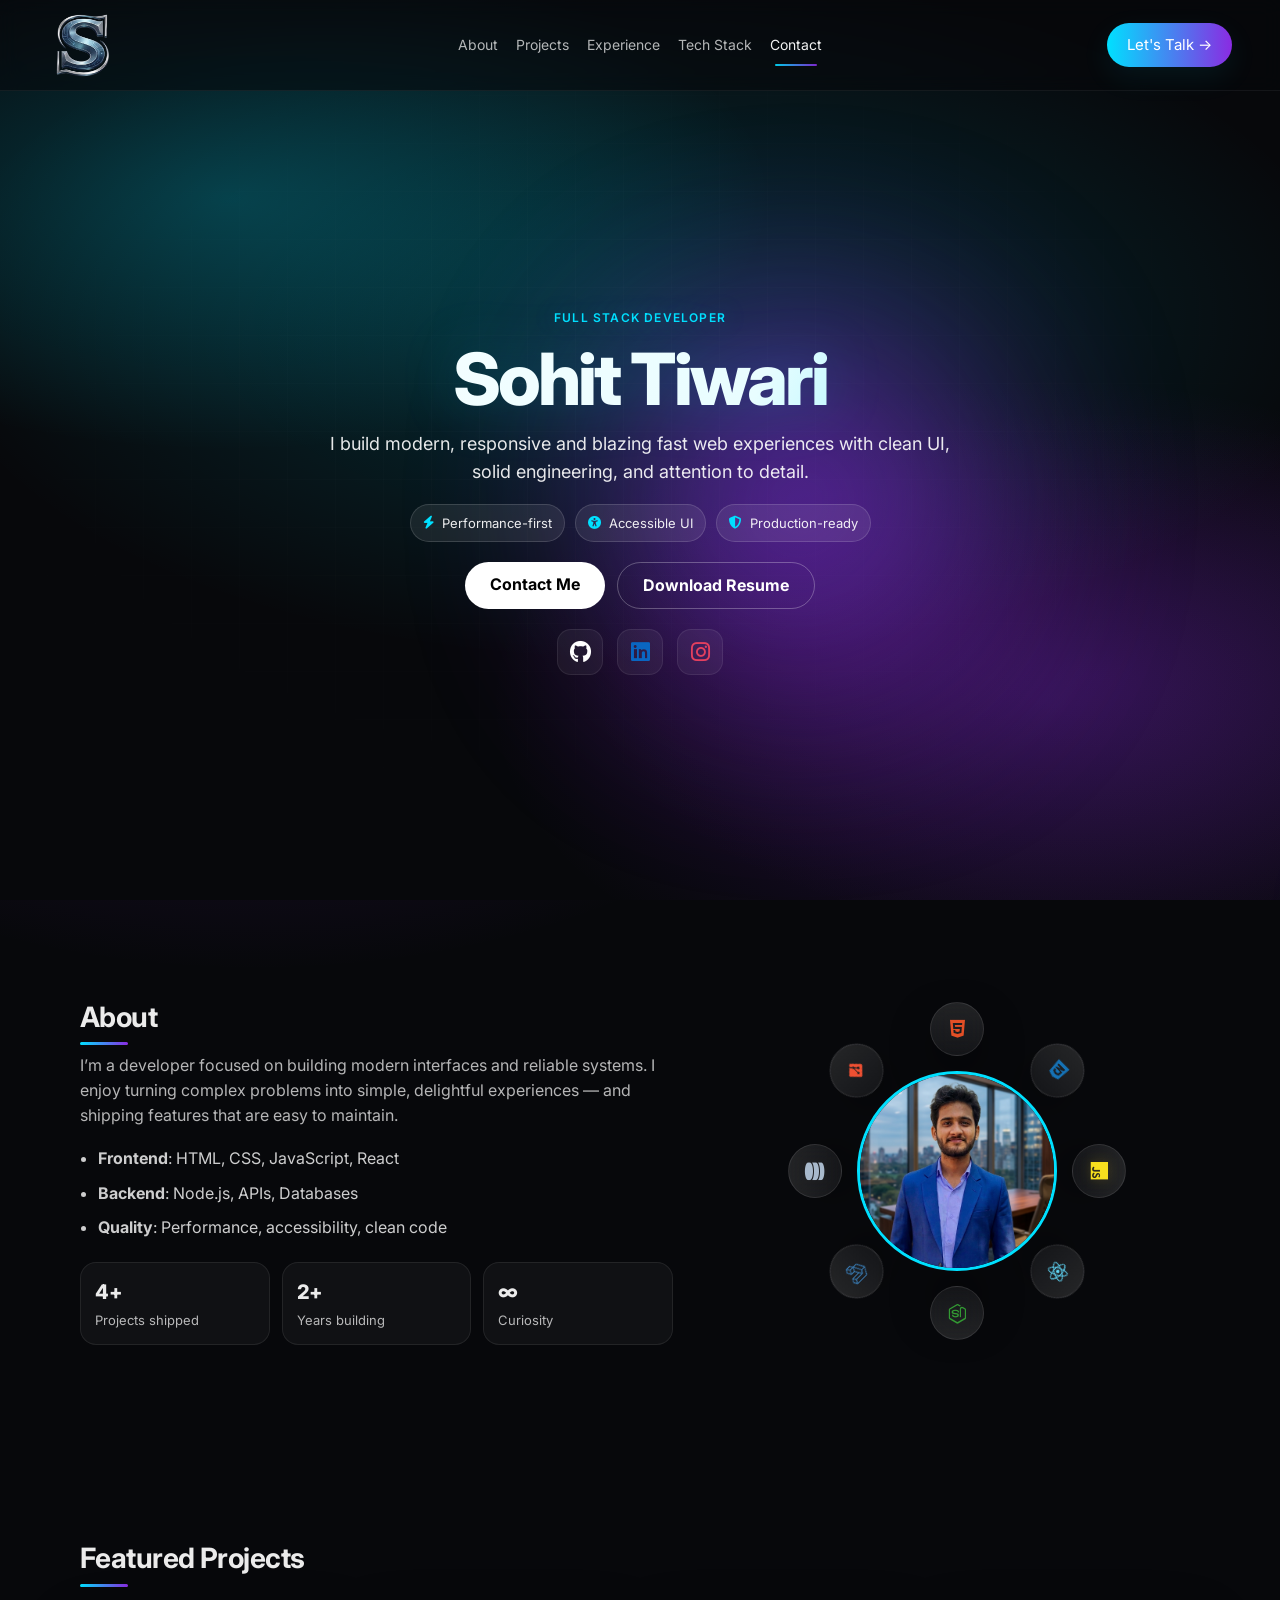
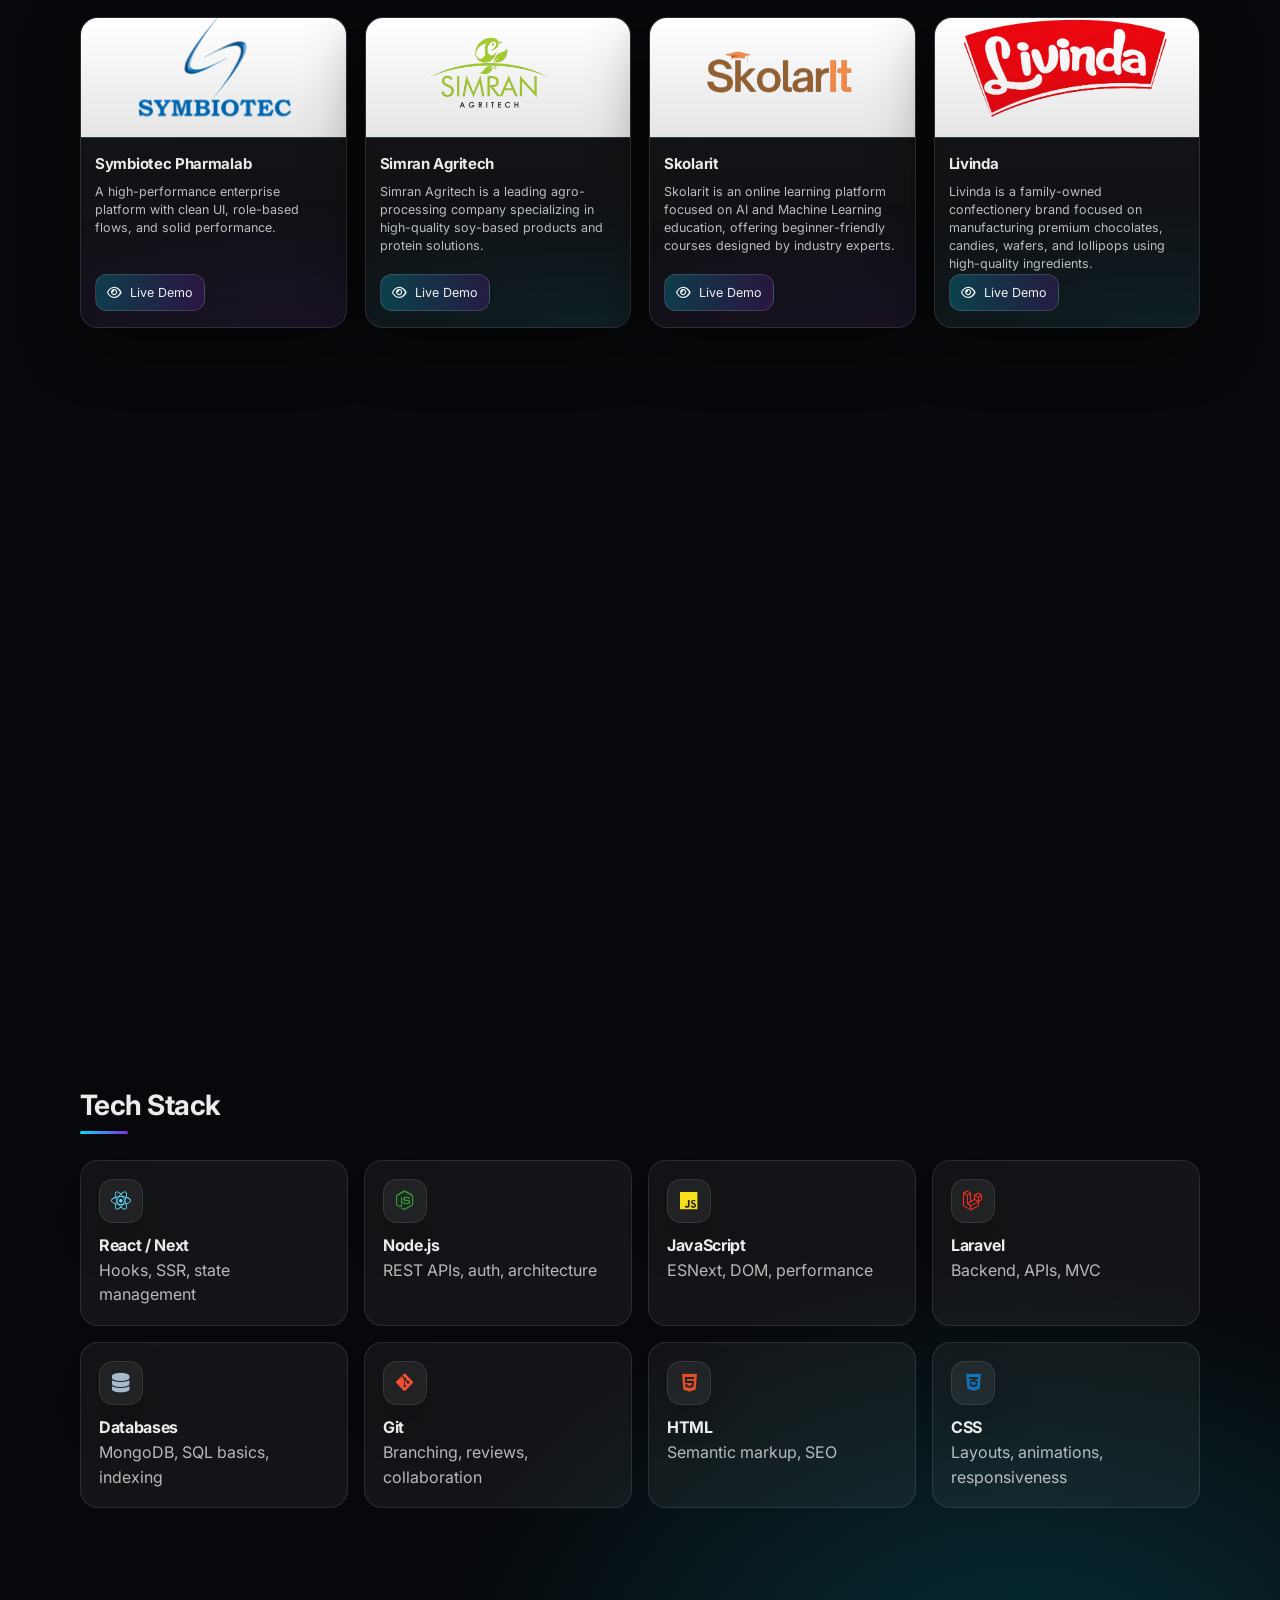
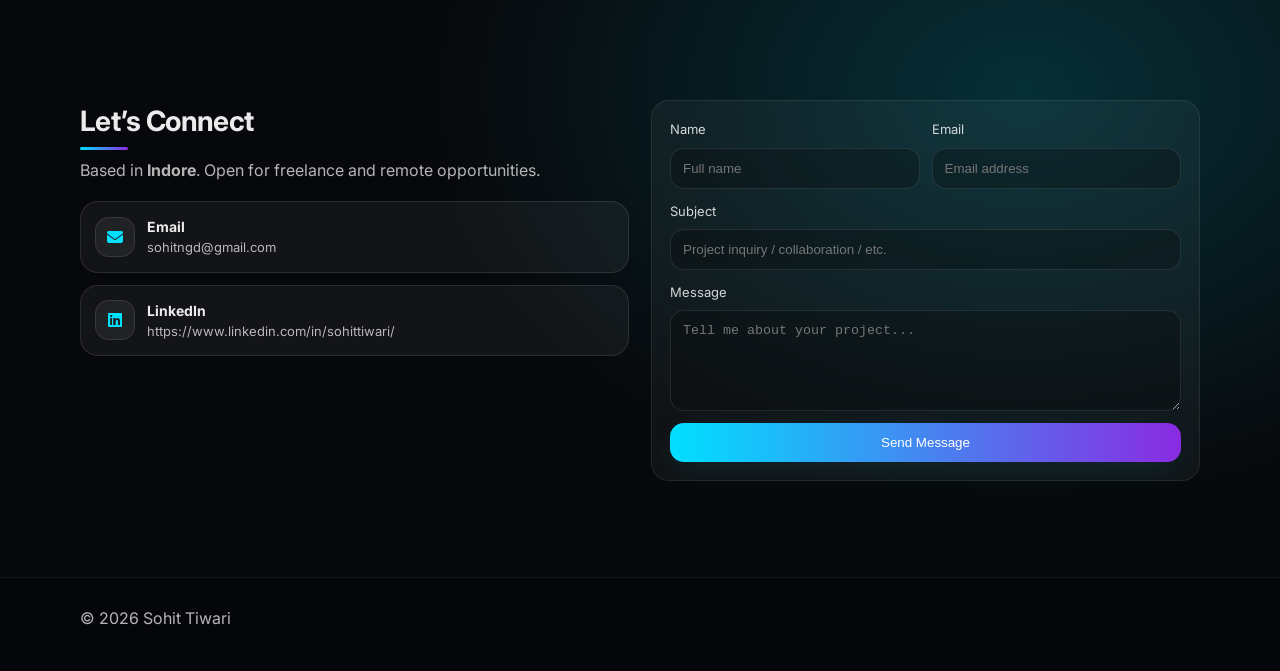
==== index.html @ aa70c1ed "first commit Co-authored-by: Cursor <cursoragent@cursor.com>" ====
<!DOCTYPE html>
<html lang="en">
<head>
  <meta charset="UTF-8" />
  <meta name="viewport" content="width=device-width, initial-scale=1.0, viewport-fit=cover" />
  <title>Sohit Tiwari</title>
  <meta name="description" content="Sohit Tiwari — software developer based in Indore. Building fast, accessible web apps with clean UI and solid engineering." />
  <link rel="preconnect" href="https://fonts.googleapis.com" />
  <link rel="icon" type="image/png" href="./images/logo.png" />
  <link rel="shortcut icon" type="image/png" href="./images/logo.png" />
  <link rel="apple-touch-icon" href="./images/logo.png" />
  <link rel="preconnect" href="https://fonts.gstatic.com" crossorigin />
  <link href="https://fonts.googleapis.com/css2?family=Inter:wght@400;500;600;700;800&display=swap" rel="stylesheet" />
  <link rel="stylesheet" href="https://cdnjs.cloudflare.com/ajax/libs/font-awesome/6.5.0/css/all.min.css" />
  <link rel="stylesheet" href="style.css" />
</head>
<body>
  <a class="skip-link" href="#main">Skip to content</a>

  <header class="site-header" id="top">
    <a class="logo" href="#top" aria-label="Sohit Tiwari — go to top">
      <img
        src="./images/logo.png"
        alt="Sohit Tiwari"
        width="70"
        height="70"
        decoding="async"
      >
    </a>

    <nav class="site-nav" id="site-nav" aria-label="Primary">
      <a href="#about">About</a>
      <a href="#projects">Projects</a>
      <a href="#experience">Experience</a>
      <a href="#skills">Tech Stack</a>
      <a href="#contact">Contact</a>
    </nav>

    <div class="header-end">
      <a class="btn header-cta" href="#contact">Let's Talk →</a>
      <button class="nav-toggle" type="button" aria-label="Open menu" aria-expanded="false" aria-controls="site-nav">
        <span class="nav-toggle-bar"></span>
        <span class="nav-toggle-bar"></span>
        <span class="nav-toggle-bar"></span>
      </button>
    </div>
  </header>

  <div class="nav-backdrop" id="nav-backdrop" hidden aria-hidden="true"></div>

  <main id="main">
    <section class="hero" aria-label="Intro">
      <div class="hero-bg" aria-hidden="true"></div>
      <div class="hero-grid" aria-hidden="true"></div>
      <div class="container hero-inner">
        <div class="content hero-content">
          <p class="eyebrow hero-anim" style="--d: 0.1s">Full Stack Developer</p>
          <h1 class="hero-name hero-anim" style="--d: 0.2s">Sohit Tiwari</h1>
          <p class="lead hero-anim" style="--d: 0.35s">I build modern, responsive and blazing fast web experiences with clean UI, solid engineering, and attention to detail.</p>

          <div class="hero-meta hero-anim" style="--d: 0.5s" aria-label="Highlights">
            <span class="pill"><i class="fa-solid fa-bolt"></i> Performance-first</span>
            <span class="pill"><i class="fa-solid fa-universal-access"></i> Accessible UI</span>
            <span class="pill"><i class="fa-solid fa-shield-halved"></i> Production-ready</span>
          </div>

          <div class="buttons hero-anim" style="--d: 0.65s">
            <a class="primary" href="#contact">Contact Me</a>
            <a class="secondary" href="./images/Sohit_Resume.pdf" download>Download Resume</a>
          </div>

          <div class="socials hero-anim" style="--d: 0.8s" aria-label="Social links">
            <a href="https://github.com/sohitgithub" aria-label="GitHub" title="GitHub"><i class="fab fa-github"></i></a>
            <a href="https://www.linkedin.com/in/sohittiwari/" aria-label="LinkedIn" title="LinkedIn"><i class="fab fa-linkedin"></i></a>
            <a href="https://www.instagram.com/sohit_tiwari_nagod" aria-label="Instagram" title="Instagram"><i class="fab fa-instagram"></i></a>
          </div>
        </div>
      </div>

      <div class="glow glow1" aria-hidden="true"></div>
      <div class="glow glow2" aria-hidden="true"></div>
    </section>

    <section class="section" id="about" aria-label="About" data-reveal>
      <div class="container two-col">
        <div>
          <h2 class="section-title">About</h2>
          <p class="muted">
            I’m a developer focused on building modern interfaces and reliable systems. I enjoy turning complex problems into
            simple, delightful experiences — and shipping features that are easy to maintain.
          </p>
          <ul class="highlights">
            <li><strong>Frontend</strong>: HTML, CSS, JavaScript, React</li>
            <li><strong>Backend</strong>: Node.js, APIs, Databases</li>
            <li><strong>Quality</strong>: Performance, accessibility, clean code</li>
          </ul>

          <div class="about-stats" aria-label="Quick stats">
            <div class="stat">
              <div class="stat-num">4+</div>
              <div class="stat-label muted">Projects shipped</div>
            </div>
            <div class="stat">
              <div class="stat-num">2+</div>
              <div class="stat-label muted">Years building</div>
            </div>
            <div class="stat">
              <div class="stat-num">∞</div>
              <div class="stat-label muted">Curiosity</div>
            </div>
          </div>
        </div>

        <div class="profile-orbit" aria-label="Tech orbit">
          <div class="orbit-wrapper">
            <div class="center-img">
              <img src="./images/image.png" alt="Profile photo" />
            </div>

            <div class="orbit" aria-hidden="true">
              <span title="HTML"><i class="fab fa-html5"></i></span>
              <span title="CSS"><i class="fab fa-css3-alt"></i></span>
              <span title="JavaScript"><i class="fab fa-js"></i></span>
              <span title="React"><i class="fab fa-react"></i></span>
              <span title="Node.js"><i class="fab fa-node-js"></i></span>
              <span title="Laravel"><i class="fab fa-laravel"></i></span>
              <span title="Database"><i class="fas fa-database"></i></span>
              <span title="Git"><i class="fab fa-git-alt"></i></span>
            </div>
          </div>
        </div>
      </div>
    </section>

    <section id="projects" class="section" aria-label="Projects" data-reveal>
      <div class="container">
        <div class="section-head">
          <h2 class="section-title">Featured Projects</h2>
        </div>
        <div class="projects-grid">
          <article class="project-card" data-reveal>
            <div class="project-media">
              <img src="./images/symbiotec1.png" alt="Project preview" loading="lazy" />
            </div>
            <div class="project-body">
              <h3>Symbiotec Pharmalab</h3>
              <p class="muted">A high-performance enterprise platform with clean UI, role-based flows, and solid performance.</p>
              <a class="project-btn" href="https://symbiotec.com/" aria-label="Live demo of Symbiotec Pharmalab">
                <i class="fa-regular fa-eye"></i>
                Live Demo
              </a>
            </div>
          </article>

          <article class="project-card" data-reveal>
            <div class="project-media">
              <img src="./images/simran.jpg" alt="Project preview" loading="lazy" />
            </div>
            <div class="project-body">
              <h3>Simran Agritech</h3>
              <p class="muted">Simran Agritech is a leading agro-processing company specializing in high-quality soy-based products and protein solutions.</p>
              <a class="project-btn" href="https://simranagritech.com/" aria-label="Live demo of Gaming Zone Arena">
                <i class="fa-regular fa-eye"></i>
                Live Demo
              </a>
            </div>
          </article>

          <article class="project-card" data-reveal>
            <div class="project-media">
              <img src="./images/skolarit.png" alt="Project preview" loading="lazy" />
            </div>
            <div class="project-body">
                <h3>Skolarit</h3>
                <p class="muted">Skolarit is an online learning platform focused on AI and Machine Learning education, offering beginner-friendly courses designed by industry experts. </p>
              <a class="project-btn" href="https://skolarit.com/" aria-label="Live demo of Edux Services">
                <i class="fa-regular fa-eye"></i>
                Live Demo
              </a>
            </div>
          </article>

          <article class="project-card" data-reveal>
            <div class="project-media">
              <img src="./images/livinda.png" alt="Project preview" loading="lazy" />
            </div>
            <div class="project-body">
              <h3>Livinda</h3>
              <p class="muted">Livinda is a family-owned confectionery brand focused on manufacturing premium chocolates, candies, wafers, and lollipops using high-quality ingredients.</p>
              <a class="project-btn" href="https://livinda.in/" aria-label="Live demo of Aurex">
                <i class="fa-regular fa-eye"></i>
                Live Demo
              </a>
            </div>
          </article>
        </div>
      </div>
    </section>


    <section id="experience" class="section" aria-label="Experience" data-reveal>
      <div class="container">
        <div class="section-head">
          <h2 class="section-title">Experience</h2>
        </div>

        <div class="timeline">
          <div class="t-item" data-reveal>
            <div class="t-content">
              <div class="t-top">
                <h3>Software Developer</h3>
                <span class="muted">SoftwareHouse Technology • 2024 — Present</span>
              </div>
              <ul class="bullets">
                <li>Building and maintaining web applications with clean UI and responsive layouts.</li>
                <li>Working on feature delivery, bug fixes, and production releases.</li>
              </ul>
            </div>
          </div>


          <div class="t-item" data-reveal>
            <div class="t-content">
              <div class="t-top">
                <h3>MERN Stack Training</h3>
                <span class="muted">HCL Academy • 6 month</span>
              </div>
              <ul class="bullets">
                <li>Hands-on training across MongoDB, Express, React, and Node.js fundamentals.</li>
                <li>Built mini-projects and improved problem-solving skills.</li>
              </ul>
            </div>
          </div>
        </div>
      </div>
    </section>

    <section id="skills" class="section" aria-label="Tech stack" data-reveal>
      <div class="container">
        <div class="section-head">
          <h2 class="section-title">Tech Stack</h2>
        </div>

        <div class="skill-grid">
          <div class="skill-card skill-react" data-reveal>
            <div class="skill-icon" aria-hidden="true"><i class="fab fa-react"></i></div>
            <h3>React / Next</h3>
            <p class="muted">Hooks, SSR, state management</p>
          </div>
          <div class="skill-card skill-node" data-reveal>
            <div class="skill-icon" aria-hidden="true"><i class="fab fa-node-js"></i></div>
            <h3>Node.js</h3>
            <p class="muted">REST APIs, auth, architecture</p>
          </div>
          <div class="skill-card skill-js" data-reveal>
            <div class="skill-icon" aria-hidden="true"><i class="fab fa-js"></i></div>
            <h3>JavaScript</h3>
            <p class="muted">ESNext, DOM, performance</p>
          </div>
          <div class="skill-card skill-laravel" data-reveal>
            <div class="skill-icon" aria-hidden="true"><i class="fab fa-laravel"></i></div>
            <h3>Laravel</h3>
            <p class="muted">Backend, APIs, MVC</p>
          </div>
          <div class="skill-card skill-db" data-reveal>
            <div class="skill-icon" aria-hidden="true"><i class="fas fa-database"></i></div>
            <h3>Databases</h3>
            <p class="muted">MongoDB, SQL basics, indexing</p>
          </div>
          <div class="skill-card skill-git" data-reveal>
            <div class="skill-icon" aria-hidden="true"><i class="fab fa-git-alt"></i></div>
            <h3>Git</h3>
            <p class="muted">Branching, reviews, collaboration</p>
          </div>
          <div class="skill-card skill-html" data-reveal>
            <div class="skill-icon" aria-hidden="true"><i class="fab fa-html5"></i></div>
            <h3>HTML</h3>
            <p class="muted">Semantic markup, SEO</p>
          </div>
          <div class="skill-card skill-css" data-reveal>
            <div class="skill-icon" aria-hidden="true"><i class="fab fa-css3-alt"></i></div>
            <h3>CSS</h3>
            <p class="muted">Layouts, animations, responsiveness</p>
          </div>
        </div>
      </div>
    </section>

 

    <section id="contact" class="section" aria-label="Contact" data-reveal>
      <div class="container contact">
        <div>
          <h2 class="section-title">Let’s Connect</h2>
          <p class="muted">Based in <strong>Indore</strong>. Open for freelance and remote opportunities.</p>

          <div class="contact-cards">
            <a class="contact-card" href="mailto:sohit.tiwari@example.com">
              <span class="icon"><i class="fa-solid fa-envelope"></i></span>
              <span>
                <strong>Email</strong>
                <span class="muted">sohitngd@gmail.com</span>
              </span>
            </a>
            <a class="contact-card" href="https://www.linkedin.com/in/sohittiwari/" target="_blank" rel="noreferrer">
              <span class="icon"><i class="fa-brands fa-linkedin"></i></span>
              <span>
                <strong>LinkedIn</strong>
                <span class="muted">https://www.linkedin.com/in/sohittiwari/</span>
              </span>
            </a>
          </div>
        </div>

       <form
          class="contact-form"
          id="contact-form"
          aria-label="Contact form"
          action="https://formspree.io/f/mbdpvazb"
          method="POST"
        >
  <label>
    <span>Name</span>
    <input name="name" placeholder="Full name" required />
  </label>

  <label>
    <span>Email</span>
    <input name="email" type="email" placeholder="Email address" required />
  </label>

  <label class="full">
    <span>Subject</span>
    <input name="subject" placeholder="Project inquiry / collaboration / etc." required />
  </label>

  <label class="full">
    <span>Message</span>
    <textarea name="message" rows="5" placeholder="Tell me about your project..." required></textarea>
  </label>

  <button class="btn wide" type="submit">Send Message</button>
</form>
      </div>
    </section>
  </main>

  <footer class="footer">
    <div class="container footer-inner">
      <p class="muted">© <span id="year"></span> Sohit Tiwari </p>
    </div>
  </footer>

  <div id="contact-toast" class="toast" role="status" aria-live="polite" aria-atomic="true" hidden>
    <div class="toast-inner">
      <span class="toast-graphic" aria-hidden="true">
        <img class="toast-logo" src="./images/logo.png" alt="" width="44" height="44" decoding="async" />
        <span class="toast-icon-error"><i class="fa-solid fa-circle-exclamation"></i></span>
      </span>
      <span class="toast-message"></span>
    </div>
  </div>
  <script src="script.js"></script>
</body>
</html>
---- style.css ----
/* Modern neon/glass portfolio styles */

:root {
  --bg: #07080b;
  --panel: rgba(255, 255, 255, 0.06);
  --panel-2: rgba(255, 255, 255, 0.045);
  --border: rgba(255, 255, 255, 0.1);
  --text: rgba(255, 255, 255, 0.92);
  --muted: rgba(255, 255, 255, 0.7);
  --accentA: #00e0ff;
  --accentB: #8a2be2;
  --ring: rgba(0, 224, 255, 0.22);
  --ring-strong: rgba(0, 224, 255, 0.42);
  --shadow: 0 18px 60px rgba(0, 0, 0, 0.55);
  --radius: 18px;
  --max: 1120px;
  --gutter: clamp(16px, 4.5vw, 48px);
  --header-h: 72px;
}

* {
  margin: 0;
  padding: 0;
  box-sizing: border-box;
}

html {
  scroll-behavior: smooth;
  scroll-padding-top: calc(var(--header-h) + 16px);
}

img,
video {
  max-width: 100%;
  height: auto;
}

body {
  font-family: Inter, system-ui, -apple-system, Segoe UI, Roboto, Arial, sans-serif;
  color: var(--text);
  line-height: 1.55;
  overflow-x: hidden;
  background: radial-gradient(
      1000px 600px at 20% 15%,
      rgba(138, 43, 226, 0.22),
      transparent 65%
    ),
    radial-gradient(
      1000px 700px at 80% 85%,
      rgba(0, 224, 255, 0.18),
      transparent 60%
    ),
    var(--bg);
}

/* Hero background polish */
.hero {
  isolation: isolate;
  overflow: hidden;
  background:
    radial-gradient(900px 420px at 18% 22%, rgba(0, 224, 255, 0.22), transparent 60%),
    radial-gradient(900px 520px at 82% 78%, rgba(138, 43, 226, 0.24), transparent 62%),
    var(--bg);
}

.hero-bg {
  position: absolute;
  inset: 0;
  z-index: 0;
  pointer-events: none;
  background:
    radial-gradient(ellipse 80% 55% at 50% 35%, rgba(0, 224, 255, 0.18), transparent 70%),
    radial-gradient(ellipse 60% 45% at 85% 75%, rgba(138, 43, 226, 0.16), transparent 65%);
  animation: heroBgPulse 8s ease-in-out infinite alternate;
}

.hero-grid {
  position: absolute;
  inset: -1px;
  z-index: 0;
  pointer-events: none;
  opacity: 0.35;
  background-image:
    linear-gradient(rgba(255, 255, 255, 0.04) 1px, transparent 1px),
    linear-gradient(90deg, rgba(255, 255, 255, 0.04) 1px, transparent 1px);
  background-size: 48px 48px;
  mask-image: radial-gradient(ellipse 75% 65% at 50% 45%, #000 20%, transparent 75%);
  -webkit-mask-image: radial-gradient(ellipse 75% 65% at 50% 45%, #000 20%, transparent 75%);
}

body::before{
  content: "";
  position: fixed;
  inset: 0;
  pointer-events: none;
  z-index: 0;
  background-image: url("data:image/svg+xml,%3Csvg viewBox='0 0 200 200' xmlns='http://www.w3.org/2000/svg'%3E%3Cfilter id='n'%3E%3CfeTurbulence type='fractalNoise' baseFrequency='0.7' numOctaves='3'/%3E%3C/filter%3E%3Crect width='100%25' height='100%25' filter='url(%23n)' opacity='0.03'/%3E%3C/svg%3E");
  opacity: 0.5;
}

.site-header,
main,
.footer{
  position: relative;
  z-index: 1;
}

a {
  color: inherit;
}

.skip-link{
  position: absolute;
  left: -999px;
  top: 12px;
  padding: 10px 12px;
  border-radius: 12px;
  background: rgba(10, 10, 14, 0.95);
  border: 1px solid rgba(255,255,255,0.14);
  z-index: 999;
  text-decoration: none;
}
.skip-link:focus{
  left: 12px;
}

.btn,
.primary,
.secondary,
.site-nav a,
.socials a,
.p-card,
.skill-card,
.card,
.contact-card {
  transition: transform 220ms ease, border-color 220ms ease, box-shadow 220ms ease,
    background-color 220ms ease, color 220ms ease, opacity 220ms ease;
}

:focus-visible {
  outline: none;
  box-shadow: 0 0 0 4px rgba(0, 224, 255, 0.12);
  border-radius: 12px;
}

.container {
  width: min(var(--max), calc(100% - var(--gutter) * 2));
  margin-inline: auto;
  padding-inline: 0;
}

.muted {
  color: var(--muted);
}

.fineprint {
  font-size: 12px;
  margin-top: 10px;
}

.section {
  padding: 96px 0;
}

.section-title {
  font-size: clamp(1.45rem, 4.2vw, 1.75rem);
  letter-spacing: -0.02em;
  margin-bottom: 14px;
}

.section-head{
  display: grid;
  gap: 6px;
  margin-bottom: 16px;
}

.pill{
  display: inline-flex;
  align-items: center;
  gap: 8px;
  padding: 8px 12px;
  border-radius: 999px;
  background: rgba(255, 255, 255, 0.08);
  border: 1px solid rgba(255, 255, 255, 0.14);
  color: rgba(255, 255, 255, 0.92);
  font-size: 13px;
  transition: transform 0.3s ease, border-color 0.3s ease, box-shadow 0.3s ease;
}

.hero-meta .pill:hover {
  transform: translateY(-2px);
  border-color: rgba(0, 224, 255, 0.35);
  box-shadow: 0 8px 28px rgba(0, 224, 255, 0.12);
}
.pill i{
  color: var(--accentA);
}

.text-link {
  color: rgba(255, 255, 255, 0.82);
  text-decoration: none;
}
.text-link:hover {
  color: #fff;
}

/* Header / Nav */
.site-header {
  display: grid;
  grid-template-columns: 1fr auto 1fr;
  align-items: center;
  gap: 12px;
  padding: 10px var(--gutter);
  padding-top: max(10px, env(safe-area-inset-top, 0px));
  position: fixed;
  width: 100%;
  min-height: var(--header-h);
  z-index: 100;
  backdrop-filter: blur(10px);
  -webkit-backdrop-filter: blur(10px);
  background: rgba(7, 8, 11, 0.55);
  border-bottom: 1px solid rgba(255, 255, 255, 0.06);
}

.site-header .logo {
  grid-column: 1;
  justify-self: start;
}

.site-header .site-nav {
  grid-column: 2;
  justify-self: center;
}

.site-header .header-end {
  grid-column: 3;
  justify-self: end;
}

.logo {
  display: inline-flex;
  align-items: center;
  color: var(--accentA);
  font-weight: 700;
  text-decoration: none;
  letter-spacing: -0.02em;
  flex-shrink: 0;
  line-height: 0;
}

.logo img {
  display: block;
  flex-shrink: 0;
  width: clamp(44px, 10vw, 70px);
  height: auto;
  aspect-ratio: 1;
  object-fit: contain;
}

.header-end {
  display: flex;
  align-items: center;
  gap: 12px;
  flex-shrink: 0;
}

.header-cta {
  flex-shrink: 0;
  white-space: nowrap;
  font-size: clamp(0.8125rem, 2.2vw, 0.9375rem);
  padding-inline: clamp(14px, 3vw, 20px);
}

.site-nav {
  display: flex;
  gap: 18px;
  align-items: center;
}

.nav-backdrop {
  position: fixed;
  inset: 0;
  z-index: 90;
  background: rgba(4, 6, 10, 0.72);
  backdrop-filter: blur(4px);
  -webkit-backdrop-filter: blur(4px);
  opacity: 0;
  transition: opacity 0.3s ease;
  pointer-events: none;
}

.nav-backdrop.is-visible {
  opacity: 1;
  pointer-events: auto;
}

.site-nav a {
  font-size: 14px;
  text-decoration: none;
  color: rgba(255, 255, 255, 0.7);
  transition: color 0.25s ease;
  position: relative;
}

.site-nav a:hover {
  color: rgba(255, 255, 255, 0.95);
}

.site-nav a.active{
  color: rgba(255,255,255,0.95);
}
.site-nav a.active::after{
  content: "";
  position: absolute;
  left: 10%;
  right: 10%;
  bottom: -10px;
  height: 2px;
  border-radius: 999px;
  background: linear-gradient(90deg, var(--accentA), var(--accentB));
  opacity: 0.9;
}

.nav-toggle {
  display: none;
  position: relative;
  z-index: 110;
  flex-direction: column;
  width: 44px;
  height: 44px;
  border-radius: 12px;
  border: 1px solid rgba(255, 255, 255, 0.14);
  background: rgba(255, 255, 255, 0.08);
  cursor: pointer;
  align-items: center;
  justify-content: center;
  gap: 5px;
  flex-shrink: 0;
  padding: 0;
  transition:
    background-color 0.25s ease,
    border-color 0.25s ease,
    box-shadow 0.25s ease;
}

.nav-toggle:hover {
  border-color: var(--ring-strong);
  background: rgba(0, 224, 255, 0.1);
}

.nav-toggle.is-open {
  border-color: rgba(0, 224, 255, 0.45);
  background: rgba(0, 224, 255, 0.12);
  box-shadow: 0 0 24px rgba(0, 224, 255, 0.15);
}

.nav-toggle-bar {
  display: block;
  width: 20px;
  height: 2px;
  background: #fff;
  border-radius: 999px;
  transform-origin: center;
  transition:
    transform 0.32s cubic-bezier(0.22, 1, 0.36, 1),
    opacity 0.22s ease,
    width 0.22s ease;
}

.nav-toggle.is-open .nav-toggle-bar:nth-child(1) {
  transform: translateY(7px) rotate(45deg);
}

.nav-toggle.is-open .nav-toggle-bar:nth-child(2) {
  opacity: 0;
  transform: scaleX(0);
}

.nav-toggle.is-open .nav-toggle-bar:nth-child(3) {
  transform: translateY(-7px) rotate(-45deg);
}

.btn {
  background: linear-gradient(90deg, var(--accentA), var(--accentB));
  border: none;
  padding: 10px 20px;
  border-radius: 999px;
  color: #fff;
  cursor: pointer;
  text-decoration: none;
  display: inline-flex;
  align-items: center;
  justify-content: center;
  box-shadow: 0 10px 30px rgba(0, 224, 255, 0.08);
}

.btn:hover {
  transform: translateY(-1px);
  box-shadow: 0 14px 40px rgba(0, 224, 255, 0.12);
}

.btn.wide {
  width: 100%;
  border-radius: 14px;
  padding: 12px 16px;
}

/* Hero */
.hero {
  height: 100vh;
  height: 100svh;
  display: flex;
  justify-content: center;
  align-items: center;
  text-align: center;
  position: relative;
}

.hero-inner {
  position: relative;
  z-index: 2;
  padding-top: calc(var(--header-h) + 12px);
}

.hero .glow {
  z-index: 1;
  opacity: 0.95;
}

.eyebrow {
  color: var(--accentA);
  font-weight: 600;
  letter-spacing: 0.1em;
  text-transform: uppercase;
  font-size: 12px;
  margin-bottom: 12px;
  text-shadow: 0 0 24px rgba(0, 224, 255, 0.35);
}

.hero h1,
.hero-name {
  margin: 0 0 8px;
  font-size: clamp(2.5rem, 8vw, 4.5rem);
  font-weight: 800;
  letter-spacing: -0.04em;
  line-height: 1.08;
  color: #ffffff;
  background: linear-gradient(
    115deg,
    #ffffff 0%,
    #e8fdff 28%,
    var(--accentA) 52%,
    var(--accentB) 88%
  );
  background-size: 220% auto;
  -webkit-background-clip: text;
  background-clip: text;
  -webkit-text-fill-color: transparent;
  filter: drop-shadow(0 0 28px rgba(0, 224, 255, 0.18));
}

.hero h1.hero-anim,
.hero-name.hero-anim {
  animation:
    heroFadeUp 0.85s cubic-bezier(0.22, 1, 0.36, 1) forwards,
    gradientShift 7s ease-in-out infinite;
  animation-delay: var(--d, 0.2s), 0s;
}

.hero .lead {
  margin: 12px auto 0;
  color: rgba(255, 255, 255, 0.9);
  font-size: clamp(1rem, 2.8vw, 1.125rem);
  max-width: 62ch;
  padding-inline: clamp(0px, 2vw, 12px);
}

.lead {
  margin: 12px auto 0;
  color: rgba(255, 255, 255, 0.78);
  font-size: clamp(1rem, 2.8vw, 1.125rem);
  max-width: 62ch;
  padding-inline: clamp(0px, 2vw, 12px);
}

.hero-meta{
  margin-top: 18px;
  display: flex;
  justify-content: center;
  flex-wrap: wrap;
  gap: 10px;
}

.buttons {
  margin-top: 20px;
  display: flex;
  justify-content: center;
  gap: 12px;
  flex-wrap: wrap;
}

.primary {
  background: #fff;
  color: #000;
  padding: 10px 25px;
  border-radius: 999px;
  border: none;
  cursor: pointer;
  text-decoration: none;
  font-weight: 700;
  position: relative;
  overflow: hidden;
}

.primary::after {
  content: "";
  position: absolute;
  inset: 0;
  background: linear-gradient(
    105deg,
    transparent 40%,
    rgba(0, 224, 255, 0.35) 50%,
    transparent 60%
  );
  transform: translateX(-120%);
  animation: btnShine 4s ease-in-out infinite;
}

@keyframes btnShine {
  0%,
  70%,
  100% {
    transform: translateX(-120%);
  }
  85% {
    transform: translateX(120%);
  }
}

.secondary {
  background: transparent;
  border: 1px solid rgba(255, 255, 255, 0.28);
  padding: 10px 25px;
  border-radius: 999px;
  color: #fff;
  cursor: pointer;
  text-decoration: none;
  font-weight: 700;
}

.primary:hover{
  transform: translateY(-1px);
  box-shadow: 0 14px 45px rgba(255,255,255,0.12);
}
.secondary:hover{
  transform: translateY(-1px);
  border-color: rgba(255,255,255,0.40);
}

.socials {
  margin-top: 20px;
  display: flex;
  justify-content: center;
  gap: 14px;
}

.socials a {
  width: 46px;
  height: 46px;
  display: inline-flex;
  align-items: center;
  justify-content: center;
  border-radius: 14px;
  background: rgba(255, 255, 255, 0.05);
  border: 1px solid rgba(255, 255, 255, 0.08);
  text-decoration: none;
  transition: transform 0.25s ease, border-color 0.25s ease;
}

.socials a i{
  font-size: 22px;
  line-height: 1;
}

.socials a:hover {
  transform: translateY(-2px);
  border-color: var(--ring-strong);
  box-shadow: 0 16px 50px rgba(0, 0, 0, 0.35);
}

/* Social official colors */
.socials a[aria-label="GitHub"] i{ color: #ffffff; } /* GitHub on dark */
.socials a[aria-label="LinkedIn"] i{ color: #0A66C2; }
.socials a[aria-label="Instagram"] i{ color: #E4405F; }

/* Footer/other social icons */
.social-icon{
  width: 46px;
  height: 46px;
  border-radius: 999px;
  display: inline-flex;
  align-items: center;
  justify-content: center;
  background: rgba(255,255,255,0.05);
  border: 1px solid rgba(255,255,255,0.08);
  text-decoration: none;
}
.social-icon i{ font-size: 22px; line-height: 1; }
.social-icon:hover{
  transform: translateY(-2px);
  border-color: var(--ring-strong);
  box-shadow: 0 16px 50px rgba(0, 0, 0, 0.35);
}
.social-icon[aria-label="GitHub"] i{ color: #ffffff; }
.social-icon[aria-label="LinkedIn"] i{ color: #0A66C2; }
.social-icon[aria-label="Instagram"] i{ color: #E4405F; }

.glow {
  position: absolute;
  border-radius: 50%;
  filter: blur(120px);
  pointer-events: none;
  will-change: transform;
  transition: transform 0.1s linear;
}

.glow1 {
  width: 320px;
  height: 320px;
  background: rgba(138, 43, 226, 0.85);
  top: 0;
  left: 0;
}

.glow2 {
  width: 420px;
  height: 420px;
  background: rgba(0, 224, 255, 0.85);
  bottom: 0;
  right: 0;
}

@keyframes float {
  0% {
    transform: translateY(0px);
  }
  50% {
    transform: translateY(-20px);
  }
  100% {
    transform: translateY(0px);
  }
}
.glow1 {
  animation: float 6s ease-in-out infinite, glowPulse 5s ease-in-out infinite alternate;
}
.glow2 {
  animation: float 8s ease-in-out infinite, glowPulse 6s ease-in-out infinite alternate-reverse;
}

/* Hero entrance */
.hero-anim {
  opacity: 0;
  transform: translateY(22px);
  animation: heroFadeUp 0.85s cubic-bezier(0.22, 1, 0.36, 1) forwards;
  animation-delay: var(--d, 0s);
}

@keyframes heroFadeUp {
  to {
    opacity: 1;
    transform: translateY(0);
  }
}

@keyframes gradientShift {
  0%,
  100% {
    background-position: 0% center;
  }
  50% {
    background-position: 100% center;
  }
}

@keyframes heroBgPulse {
  from {
    opacity: 0.85;
    transform: scale(1);
  }
  to {
    opacity: 1;
    transform: scale(1.04);
  }
}

@keyframes glowPulse {
  from {
    opacity: 0.75;
    filter: blur(110px);
  }
  to {
    opacity: 1;
    filter: blur(130px);
  }
}

/* Layout helpers */
.two-col {
  display: grid;
  grid-template-columns: 1.1fr 0.9fr;
  gap: 42px;
  align-items: center;
}

.highlights {
  margin-top: 18px;
  padding-left: 18px;
  color: rgba(255, 255, 255, 0.8);
}

.highlights li {
  margin: 10px 0;
}

.about-stats{
  margin-top: 22px;
  display: grid;
  grid-template-columns: repeat(3, minmax(0, 1fr));
  gap: 12px;
}
.stat{
  padding: 14px;
  border-radius: 16px;
  background: rgba(255,255,255,0.04);
  border: 1px solid rgba(255,255,255,0.08);
}
.stat-num{
  font-size: 20px;
  font-weight: 800;
  letter-spacing: -0.02em;
}
.stat-label{
  margin-top: 2px;
  font-size: 13px;
}

/* Projects */
.grid {
  display: grid;
  gap: 18px;
}

.cards-3 {
  grid-template-columns: repeat(3, minmax(0, 1fr));
}

.p-card {
  padding: 20px;
  border-radius: var(--radius);
  background: var(--panel);
  border: 1px solid rgba(255, 255, 255, 0.1);
  box-shadow: var(--shadow);
  transition: transform 0.25s ease, border-color 0.25s ease;
  min-height: 190px;
}

.p-card:hover {
  transform: translateY(-4px);
  border-color: var(--ring);
}

.p-thumb{
  height: 110px;
  border-radius: 16px;
  margin-bottom: 14px;
  background:
    radial-gradient(650px 150px at 20% 20%, rgba(0,224,255,0.32), transparent 55%),
    radial-gradient(650px 150px at 85% 75%, rgba(138,43,226,0.28), transparent 55%),
    rgba(255,255,255,0.04);
  border: 1px solid rgba(255,255,255,0.08);
}
.p-thumb.alt{
  background:
    radial-gradient(650px 150px at 70% 30%, rgba(0,224,255,0.26), transparent 55%),
    radial-gradient(650px 150px at 25% 85%, rgba(138,43,226,0.34), transparent 55%),
    rgba(255,255,255,0.04);
}
.p-thumb.alt2{
  background:
    radial-gradient(650px 150px at 50% 25%, rgba(0,224,255,0.22), transparent 55%),
    radial-gradient(650px 150px at 50% 90%, rgba(138,43,226,0.30), transparent 55%),
    rgba(255,255,255,0.04);
}

.p-card h3 {
  font-size: 18px;
  letter-spacing: -0.02em;
}

.chips {
  margin-top: 14px;
  display: flex;
  flex-wrap: wrap;
  gap: 8px;
}

.chips span {
  font-size: 12px;
  padding: 6px 10px;
  border-radius: 999px;
  background: rgba(255, 255, 255, 0.06);
  border: 1px solid rgba(255, 255, 255, 0.08);
  color: rgba(255, 255, 255, 0.78);
}

.actions {
  margin-top: 14px;
  display: flex;
  gap: 14px;
  align-items: center;
}

/* Projects (screenshot-style cards) */
.projects-grid{
  margin-top: 22px;
  display: grid;
  grid-template-columns: repeat(4, minmax(0, 1fr));
  gap: 18px;
}

.project-card{
  position: relative;
  border-radius: 18px;
  background: linear-gradient(180deg, rgba(255,255,255,0.055), rgba(255,255,255,0.035));
  border: 1px solid rgba(255,255,255,0.12);
  box-shadow: 0 18px 60px rgba(0,0,0,0.45);
  overflow: hidden;
  transition: transform 240ms ease, border-color 240ms ease, box-shadow 240ms ease;
  display: flex;
  flex-direction: column;
}

.project-card::before{
  content: "";
  position: absolute;
  inset: -1px;
  border-radius: 18px;
  background: radial-gradient(800px 240px at 15% 0%, rgba(0,224,255,0.18), transparent 55%),
              radial-gradient(800px 240px at 85% 100%, rgba(138,43,226,0.14), transparent 55%);
  opacity: 0.55;
  pointer-events: none;
}

.project-card::after{
  content: "";
  position: absolute;
  inset: 0;
  border-radius: 18px;
  box-shadow: inset 0 1px 0 rgba(255,255,255,0.10);
  pointer-events: none;
}

.project-card:hover{
  transform: translateY(-6px);
  border-color: rgba(0,224,255,0.28);
  box-shadow: 0 28px 90px rgba(0,0,0,0.55);
}

.project-media{
  height: 120px;
  background:
    radial-gradient(650px 150px at 20% 20%, rgba(0,224,255,0.20), transparent 55%),
    radial-gradient(650px 150px at 85% 75%, rgba(138,43,226,0.18), transparent 55%),
    rgba(255,255,255,0.03);
  border-bottom: 1px solid rgba(255,255,255,0.08);
  position: relative;
}

.project-media::after{
  content: "";
  position: absolute;
  inset: 0;
  /* keep a tiny vignette, avoid dark/black look */
  background: linear-gradient(180deg, rgba(0,0,0,0.00), rgba(0,0,0,0.10));
  pointer-events: none;
}

.project-media img{
  width: 100%;
  height: 100%;
  object-fit: cover;
  display: block;
  opacity: 1;
  transform: none;
  filter: saturate(1.06) contrast(1.02);
}

.project-body{
  padding: 14px 14px 16px;
  position: relative;
  z-index: 1;
  display: flex;
  flex-direction: column;
  gap: 0;
  flex: 1;
}

.project-body > .project-btn{
  margin-top: auto;
}

.project-body h3{
  font-size: 15px;
  letter-spacing: -0.02em;
}

.project-body p{
  margin-top: 8px;
  font-size: 12.5px;
  line-height: 1.45;
  color: rgba(255,255,255,0.72);
  min-height: 54px;
}

.project-btn{
  margin-top: auto;
  align-self: flex-start;
  display: inline-flex;
  align-items: center;
  gap: 8px;
  padding: 8px 11px;
  border-radius: 12px;
  background: linear-gradient(90deg, rgba(0,224,255,0.22), rgba(138,43,226,0.18));
  border: 1px solid rgba(255,255,255,0.14);
  color: rgba(255,255,255,0.92);
  text-decoration: none;
  font-size: 12.5px;
}

.project-btn i{
  font-size: 13px;
  color: rgba(255,255,255,0.92);
}

.project-btn:hover{
  border-color: rgba(0,224,255,0.35);
  box-shadow: 0 18px 55px rgba(0,0,0,0.45);
  transform: translateY(-1px);
}

/* Per-card accent tint (subtle) */
.project-card:nth-child(1)::before{ opacity: 0.62; }
.project-card:nth-child(2)::before{ background: radial-gradient(800px 240px at 15% 0%, rgba(255,92,141,0.14), transparent 55%),
                                    radial-gradient(800px 240px at 85% 100%, rgba(0,224,255,0.12), transparent 55%); opacity: 0.60; }
.project-card:nth-child(3)::before{ background: radial-gradient(800px 240px at 15% 0%, rgba(47,211,191,0.14), transparent 55%),
                                    radial-gradient(800px 240px at 85% 100%, rgba(138,43,226,0.12), transparent 55%); opacity: 0.58; }
.project-card:nth-child(4)::before{ background: radial-gradient(800px 240px at 15% 0%, rgba(255,180,70,0.12), transparent 55%),
                                    radial-gradient(800px 240px at 85% 100%, rgba(0,224,255,0.12), transparent 55%); opacity: 0.60; }

/* Experience */
.timeline {
  display: grid;
  gap: 16px;
}

.t-item {
  display: grid;
  grid-template-columns: 1fr;
  gap: 0;
  align-items: start;
}

.t-dot {
  width: 10px;
  height: 10px;
  margin-top: 14px;
  border-radius: 999px;
  background: linear-gradient(90deg, var(--accentA), var(--accentB));
  box-shadow: 0 0 0 6px rgba(0, 224, 255, 0.08);
}

.t-content {
  border-radius: var(--radius);
  background: var(--panel-2);
  border: 1px solid rgba(255, 255, 255, 0.08);
  padding: 18px;
}

.t-top {
  display: flex;
  align-items: baseline;
  justify-content: space-between;
  gap: 12px;
  flex-wrap: wrap;
}

.t-top h3 {
  font-size: 18px;
  letter-spacing: -0.02em;
}

.bullets {
  margin-top: 10px;
  padding-left: 18px;
  color: rgba(255, 255, 255, 0.8);
}

.bullets li {
  margin: 8px 0;
}

/* Skills */
.skill-grid {
  margin-top: 18px;
  display: grid;
  grid-template-columns: repeat(4, minmax(0, 1fr));
  gap: 16px;
}

.skill-card {
  padding: 18px;
  border-radius: var(--radius);
  background: rgba(255, 255, 255, 0.05);
  border: 1px solid rgba(255, 255, 255, 0.1);
  text-align: left;
}

.skill-card h3 {
  font-size: 16px;
  letter-spacing: -0.02em;
  margin-top: 10px;
}

.skill-icon{
  width: 44px;
  height: 44px;
  border-radius: 14px;
  display: inline-flex;
  align-items: center;
  justify-content: center;
  background: rgba(255,255,255,0.06);
  border: 1px solid rgba(255,255,255,0.10);
  box-shadow: 0 18px 40px rgba(0,0,0,0.25);
}
.skill-icon i{
  font-size: 20px;
}

/* Official/standard brand colors */
.skill-react .skill-icon i{ color: #61DAFB; }
.skill-node .skill-icon i{ color: #339933; }
.skill-js .skill-icon i{ color: #F7DF1E; }
.skill-laravel .skill-icon i{ color: #FF2D20; }
.skill-git .skill-icon i{ color: #F05032; }
.skill-html .skill-icon i{ color: #E34F26; }
.skill-css .skill-icon i{ color: #1572B6; }
.skill-db .skill-icon i{ color: #A8B9CC; }

.skill-card:hover {
  transform: translateY(-5px);
  border-color: var(--ring);
  box-shadow: 0 20px 50px rgba(0, 0, 0, 0.4);
}

.skill-card:hover .skill-icon{
  border-color: var(--ring-strong);
}

/* Education (glass cards) */
.edu-box {
  width: 100%;
  background: rgba(255, 255, 255, 0.04);
  border-radius: 20px;
  padding: 40px;
  backdrop-filter: blur(15px);
  border: 1px solid rgba(255, 255, 255, 0.1);
}

.edu-header {
  display: flex;
  align-items: center;
  justify-content: space-between;
  gap: 18px;
}

.top-line {
  height: 4px;
  width: min(60%, 520px);
  background: linear-gradient(90deg, var(--accentA), var(--accentB));
  border-radius: 10px;
}

.edu-grid {
  display: grid;
  grid-template-columns: 1fr auto 1fr;
  gap: 28px;
  margin-top: 28px;
  align-items: start;
}

.edu-grid .line {
  width: 1px;
  background: rgba(255, 255, 255, 0.1);
}

.edu-grid .left,
.edu-grid .right {
  display: grid;
  gap: 18px;
}

.card {
  padding: 22px;
  background: rgba(255, 255, 255, 0.05);
  border-radius: 15px;
  backdrop-filter: blur(10px);
  border: 1px solid rgba(255, 255, 255, 0.08);
  transition: transform 0.25s ease, box-shadow 0.25s ease, border-color 0.25s ease;
}

.card.big {
  padding: 28px;
}

.card:hover {
  transform: translateY(-4px);
  box-shadow: 0 15px 40px rgba(0, 0, 0, 0.55);
  border-color: rgba(0, 224, 255, 0.22);
}

.tag {
  display: inline-block;
  background: rgba(0, 224, 255, 0.18);
  padding: 6px 12px;
  border-radius: 10px;
  font-size: 12px;
  margin-bottom: 10px;
  color: rgba(255, 255, 255, 0.9);
  border: 1px solid rgba(255, 255, 255, 0.1);
}

.tag.red {
  background: rgba(255, 100, 100, 0.18);
}

.tag.green {
  background: rgba(100, 255, 150, 0.18);
}

.bar {
  width: 100%;
  height: 8px;
  background: rgba(255, 255, 255, 0.1);
  border-radius: 10px;
  margin: 10px 0 0;
  overflow: hidden;
}

.bar div {
  height: 100%;
  background: linear-gradient(90deg, var(--accentA), var(--accentB));
  border-radius: 10px;
}

/* Orbit */
.profile-orbit {
  display: flex;
  justify-content: center;
}

.orbit-wrapper {
  position: relative;
  width: 320px;
  height: 320px;
}

.center-img img {
  width: 200px;
  height: 200px;
  max-width: none;
  border-radius: 50%;
  position: absolute;
  top: 50%;
  left: 50%;
  transform: translate(-50%, -50%);
  border: 3px solid var(--accentA);
  z-index: 2;
  object-fit: cover;
  background: rgba(255, 255, 255, 0.06);
}

.orbit {
  width: 100%;
  height: 100%;
  position: absolute;
  animation: spin 18s linear infinite;
  --radius: 142px;
  transform-origin: 50% 50%;
}

.orbit span {
  position: absolute;
  top: 50%;
  left: 50%;
  width: 54px;
  height: 54px;
  background: linear-gradient(180deg, rgba(255, 255, 255, 0.11), rgba(255, 255, 255, 0.06));
  border-radius: 999px;
  display: flex;
  justify-content: center;
  align-items: center;
  color: rgba(255, 255, 255, 0.88);
  backdrop-filter: blur(10px);
  border: 1px solid rgba(255, 255, 255, 0.1);
  box-shadow: 0 18px 40px rgba(0, 0, 0, 0.35);
  transition: transform 240ms ease, border-color 240ms ease, color 240ms ease,
    background-color 240ms ease, box-shadow 240ms ease;
  transform: translate(-50%, -50%) rotate(calc(var(--i) * 45deg)) translateY(calc(-1 * var(--radius)));
}

.orbit span i{
  font-size: 20px;
  line-height: 1;
}

.orbit span:hover {
  transform: translate(-50%, -50%) rotate(calc(var(--i) * 45deg)) translateY(calc(-1 * var(--radius))) translateY(-2px) scale(1.05);
  border-color: var(--ring-strong);
  box-shadow: 0 26px 70px rgba(0, 0, 0, 0.5);
}

/* Official brand colors (default) */
.orbit span:nth-child(1) { color: #E34F26; } /* HTML */
.orbit span:nth-child(2) { color: #1572B6; } /* CSS */
.orbit span:nth-child(3) { color: #F7DF1E; } /* JS */
.orbit span:nth-child(4) { color: #61DAFB; } /* React */
.orbit span:nth-child(5) { color: #339933; } /* Node */
.orbit span:nth-child(6) { color: #3776AB; } /* Python */
.orbit span:nth-child(7) { color: #A8B9CC; } /* DB */
.orbit span:nth-child(8) { color: #F05032; } /* Git */

/* Keep readability for yellow JS */
.orbit span:nth-child(3){ text-shadow: 0 0 14px rgba(247,223,30,0.18); }

/* Even spacing around a perfect circle */
.orbit span:nth-child(1) { --i: 0; }
.orbit span:nth-child(2) { --i: 1; }
.orbit span:nth-child(3) { --i: 2; }
.orbit span:nth-child(4) { --i: 3; }
.orbit span:nth-child(5) { --i: 4; }
.orbit span:nth-child(6) { --i: 5; }
.orbit span:nth-child(7) { --i: 6; }
.orbit span:nth-child(8) { --i: 7; }

@keyframes spin {
  100% {
    transform: rotate(360deg);
  }
}

.orbit span i {
  animation: antiSpin 18s linear infinite;
  transition: transform 240ms ease, text-shadow 240ms ease, opacity 240ms ease;
}

@keyframes antiSpin {
  100% {
    transform: rotate(-360deg);
  }
}

/* Reduced motion support */
@media (prefers-reduced-motion: reduce) {
  html { scroll-behavior: auto; }
  .glow1,
  .glow2,
  .orbit,
  .orbit span i,
  .hero-bg,
  .hero h1,
  .hero-name,
  .hero-anim {
    animation: none !important;
  }
  .hero-anim,
  .hero h1,
  .hero-name {
    opacity: 1;
    transform: none;
    -webkit-text-fill-color: #fff;
    color: #fff;
  }
  .site-nav a {
    transform: none;
    opacity: 1;
    transition: border-color 0.2s ease, background-color 0.2s ease;
  }
  .reveal-in .section-title::after {
    animation: none;
    width: 48px;
    opacity: 1;
  }
  .primary::after {
    animation: none;
    display: none;
  }
}

/* Scroll reveal */
[data-reveal] {
  opacity: 0;
  transform: translateY(24px);
}

.reveal-in {
  opacity: 1;
  transform: translateY(0);
  transition:
    opacity 0.75s cubic-bezier(0.22, 1, 0.36, 1),
    transform 0.75s cubic-bezier(0.22, 1, 0.36, 1);
}

.projects-grid .project-card.reveal-in:nth-child(1) { transition-delay: 0.05s; }
.projects-grid .project-card.reveal-in:nth-child(2) { transition-delay: 0.12s; }
.projects-grid .project-card.reveal-in:nth-child(3) { transition-delay: 0.19s; }
.projects-grid .project-card.reveal-in:nth-child(4) { transition-delay: 0.26s; }

.skill-grid .skill-card.reveal-in:nth-child(1) { transition-delay: 0.04s; }
.skill-grid .skill-card.reveal-in:nth-child(2) { transition-delay: 0.08s; }
.skill-grid .skill-card.reveal-in:nth-child(3) { transition-delay: 0.12s; }
.skill-grid .skill-card.reveal-in:nth-child(4) { transition-delay: 0.16s; }
.skill-grid .skill-card.reveal-in:nth-child(5) { transition-delay: 0.2s; }
.skill-grid .skill-card.reveal-in:nth-child(6) { transition-delay: 0.24s; }
.skill-grid .skill-card.reveal-in:nth-child(7) { transition-delay: 0.28s; }
.skill-grid .skill-card.reveal-in:nth-child(8) { transition-delay: 0.32s; }

.timeline .t-item.reveal-in:nth-child(1) { transition-delay: 0.06s; }
.timeline .t-item.reveal-in:nth-child(2) { transition-delay: 0.14s; }

.section-title {
  position: relative;
}

.reveal-in .section-title::after {
  content: "";
  position: absolute;
  left: 0;
  bottom: -6px;
  width: 48px;
  height: 3px;
  border-radius: 999px;
  background: linear-gradient(90deg, var(--accentA), var(--accentB));
  animation: lineGrow 0.6s cubic-bezier(0.22, 1, 0.36, 1) forwards;
}

@keyframes lineGrow {
  from {
    width: 0;
    opacity: 0;
  }
  to {
    width: 48px;
    opacity: 1;
  }
}

/* Contact */
.contact {
  display: grid;
  grid-template-columns: 1fr 1fr;
  gap: 22px;
  align-items: start;
}

.contact-cards {
  margin-top: 18px;
  display: grid;
  gap: 12px;
}

.contact-card {
  display: flex;
  align-items: center;
  gap: 12px;
  text-decoration: none;
  padding: 14px;
  border-radius: var(--radius);
  background: rgba(255, 255, 255, 0.05);
  border: 1px solid rgba(255, 255, 255, 0.1);
}

.contact-card:hover {
  transform: translateY(-2px);
  border-color: var(--ring);
}

.contact-card:hover .icon {
  border-color: var(--ring-strong);
}

.contact-card .icon {
  width: 40px;
  height: 40px;
  border-radius: 14px;
  display: inline-flex;
  align-items: center;
  justify-content: center;
  background: rgba(255, 255, 255, 0.06);
  border: 1px solid rgba(255, 255, 255, 0.1);
  color: var(--accentA);
}

.contact-card strong {
  display: block;
  font-size: 14px;
}

.contact-card .muted {
  display: block;
  font-size: 13px;
  overflow-wrap: anywhere;
  word-break: break-word;
}

.contact-form {
  padding: 18px;
  border-radius: var(--radius);
  background: rgba(255, 255, 255, 0.045);
  border: 1px solid rgba(255, 255, 255, 0.08);
  display: grid;
  grid-template-columns: 1fr 1fr;
  gap: 12px;
}

.contact-form label {
  display: grid;
  gap: 8px;
  font-size: 13px;
  color: rgba(255, 255, 255, 0.82);
}

.contact-form label.full,
.contact-form .btn.wide {
  grid-column: 1 / -1;
}

.contact-form input,
.contact-form textarea {
  width: 100%;
  border-radius: 14px;
  border: 1px solid rgba(255, 255, 255, 0.1);
  background: rgba(0, 0, 0, 0.25);
  padding: 12px;
  color: rgba(255, 255, 255, 0.92);
  outline: none;
}

.contact-form input:focus,
.contact-form textarea:focus {
  border-color: rgba(0, 224, 255, 0.45);
  box-shadow: 0 0 0 4px rgba(0, 224, 255, 0.1);
}

/* Footer */
.footer {
  padding: 28px 0 40px;
  border-top: 1px solid rgba(255, 255, 255, 0.06);
  background: rgba(0, 0, 0, 0.16);
}

.footer-inner {
  display: flex;
  justify-content: space-between;
  gap: 18px;
  flex-wrap: wrap;
  align-items: center;
}

/* Responsive */
@media (max-width: 1200px) {
  .projects-grid {
    grid-template-columns: repeat(2, minmax(0, 1fr));
  }
}

@media (max-width: 980px) {
  :root {
    --header-h: 68px;
  }

  .two-col {
    grid-template-columns: 1fr;
    gap: 32px;
  }

  .profile-orbit {
    order: -1;
  }

  .cards-3 {
    grid-template-columns: 1fr;
  }

  .skill-grid {
    grid-template-columns: repeat(2, minmax(0, 1fr));
  }

  .contact {
    grid-template-columns: 1fr;
    gap: 28px;
  }

  .hero {
    height: auto;
    min-height: calc(100svh - var(--header-h));
    min-height: calc(100vh - var(--header-h));
    padding: calc(var(--header-h) + 28px) 0 48px;
    background:
      radial-gradient(720px 400px at 50% 12%, rgba(0, 224, 255, 0.34), transparent 58%),
      radial-gradient(620px 380px at 92% 68%, rgba(138, 43, 226, 0.3), transparent 55%),
      radial-gradient(480px 320px at 8% 78%, rgba(0, 224, 255, 0.18), transparent 52%),
      var(--bg);
  }

  .hero-bg {
    opacity: 1;
  }

  .hero-grid {
    opacity: 0.45;
  }

  .hero .glow {
    opacity: 1;
  }

  .hero-inner {
    padding-top: 0;
  }

  .about-stats {
    grid-template-columns: repeat(3, minmax(0, 1fr));
  }
}

@media (max-width: 820px) {
  :root {
    --header-h: 64px;
  }

  .site-header {
    display: flex;
    justify-content: space-between;
    z-index: 110;
  }

  .site-header .logo,
  .site-header .site-nav,
  .site-header .header-end {
    grid-column: auto;
    justify-self: auto;
  }

  .header-end {
    margin-left: auto;
  }

  .nav-toggle {
    display: inline-flex;
  }

  .header-cta {
    display: none;
  }

  .site-nav {
    position: fixed;
    top: calc(var(--header-h) + 10px);
    right: var(--gutter);
    left: var(--gutter);
    z-index: 105;
    display: flex;
    flex-direction: column;
    align-items: stretch;
    gap: 8px;
    padding: 14px;
    border-radius: 18px;
    background: rgba(8, 10, 16, 0.96);
    border: 1px solid rgba(0, 224, 255, 0.2);
    box-shadow:
      0 24px 80px rgba(0, 0, 0, 0.65),
      0 0 40px rgba(0, 224, 255, 0.08);
    max-height: calc(100dvh - var(--header-h) - 24px);
    overflow-y: auto;
    -webkit-overflow-scrolling: touch;
    opacity: 0;
    visibility: hidden;
    pointer-events: none;
    transform: translateY(-12px) scale(0.98);
    transition:
      opacity 0.32s ease,
      transform 0.35s cubic-bezier(0.22, 1, 0.36, 1),
      visibility 0.32s ease;
  }

  .site-nav a {
    padding: 12px 14px;
    border-radius: 14px;
    background: rgba(255, 255, 255, 0.05);
    border: 1px solid rgba(255, 255, 255, 0.1);
    transform: translateX(-6px);
    opacity: 0;
    transition:
      transform 0.35s cubic-bezier(0.22, 1, 0.36, 1),
      opacity 0.35s ease,
      border-color 0.25s ease,
      background-color 0.25s ease;
  }

  .site-nav.open a {
    transform: translateX(0);
    opacity: 1;
  }

  .site-nav.open a:nth-child(1) { transition-delay: 0.05s; }
  .site-nav.open a:nth-child(2) { transition-delay: 0.1s; }
  .site-nav.open a:nth-child(3) { transition-delay: 0.15s; }
  .site-nav.open a:nth-child(4) { transition-delay: 0.2s; }
  .site-nav.open a:nth-child(5) { transition-delay: 0.25s; }

  .site-nav a.active::after {
    display: none;
  }

  .site-nav a.active {
    border-color: rgba(0, 224, 255, 0.45);
    background: rgba(0, 224, 255, 0.12);
  }

  .site-nav.open {
    opacity: 1;
    visibility: visible;
    pointer-events: auto;
    transform: translateY(0) scale(1);
  }

  body.nav-open {
    overflow: hidden;
  }

  .contact-form {
    grid-template-columns: 1fr;
  }

  .contact-form label.full {
    grid-column: auto;
  }

  .contact-form .btn.wide {
    grid-column: auto;
  }
}

@media (max-width: 720px) {
  .section {
    padding: clamp(56px, 12vw, 76px) 0;
  }

  .projects-grid {
    grid-template-columns: 1fr;
    gap: 16px;
  }

  .project-body p {
    min-height: 0;
  }

  .about-stats {
    grid-template-columns: 1fr;
  }

  .edu-grid {
    grid-template-columns: 1fr;
  }

  .edu-grid .line {
    display: none;
  }

  .edu-box {
    padding: 22px;
  }

  .top-line {
    display: none;
  }

  .t-top {
    flex-direction: column;
    align-items: flex-start;
    gap: 6px;
  }

  .footer {
    padding-bottom: max(40px, env(safe-area-inset-bottom, 0px));
  }

  .footer-inner {
    flex-direction: column;
    align-items: flex-start;
    text-align: left;
  }
}

@media (max-width: 600px) {
  :root {
    --header-h: 60px;
  }

  .hero-meta {
    gap: 8px;
  }

  .pill {
    font-size: 12px;
    padding: 7px 10px;
  }

  .buttons {
    flex-direction: column;
    align-items: stretch;
    width: 100%;
    max-width: 320px;
    margin-inline: auto;
  }

  .primary,
  .secondary {
    width: 100%;
    text-align: center;
    justify-content: center;
  }

  .socials a {
    width: 42px;
    height: 42px;
  }

  .skill-grid {
    grid-template-columns: 1fr;
  }

  .orbit-wrapper {
    width: min(280px, 88vw);
    height: min(280px, 88vw);
    margin-inline: auto;
  }

  .orbit {
    --radius: 118px;
  }

  .center-img img {
    width: min(150px, 46vw);
    height: min(150px, 46vw);
  }

  .orbit span {
    width: 46px;
    height: 46px;
  }

  .orbit span i {
    font-size: 17px;
  }

  .glow1 {
    width: 260px;
    height: 260px;
    top: 8%;
    left: -8%;
    filter: blur(100px);
    opacity: 1;
  }

  .glow2 {
    width: 320px;
    height: 320px;
    bottom: 6%;
    right: -10%;
    filter: blur(100px);
    opacity: 1;
  }

  .hero h1 {
    filter: drop-shadow(0 0 32px rgba(0, 224, 255, 0.2));
  }

  .contact-card {
    align-items: flex-start;
  }

  .edu-header {
    flex-direction: column;
    align-items: flex-start;
  }
}

@media (max-width: 400px) {
  .hero h1 {
    font-size: clamp(2rem, 11vw, 2.5rem);
  }

  .section-title {
    font-size: 1.35rem;
  }

  .contact-form {
    padding: 14px;
  }

  .project-media {
    height: 140px;
  }
}

.toast {
  position: fixed;
  bottom: max(20px, env(safe-area-inset-bottom, 0px));
  right: max(20px, env(safe-area-inset-right, 0px));
  left: auto;
  max-width: min(380px, calc(100vw - 32px));
  padding: 14px 18px;
  border-radius: var(--radius);
  opacity: 0;
  transform: translateY(16px) scale(0.98);
  transition:
    opacity 0.35s cubic-bezier(0.22, 1, 0.36, 1),
    transform 0.35s cubic-bezier(0.22, 1, 0.36, 1),
    box-shadow 0.35s ease;
  z-index: 9999;
  pointer-events: none;
  backdrop-filter: blur(12px);
  -webkit-backdrop-filter: blur(12px);
}

.toast-inner {
  display: flex;
  align-items: center;
  gap: 14px;
}

.toast-graphic {
  flex-shrink: 0;
  width: 44px;
  height: 44px;
  display: flex;
  align-items: center;
  justify-content: center;
}

.toast-logo {
  display: none;
  width: 44px;
  height: 44px;
  object-fit: contain;
  border-radius: 12px;
  border: 1px solid rgba(45, 212, 191, 0.4);
  box-shadow:
    0 4px 16px rgba(0, 0, 0, 0.35),
    0 0 20px rgba(45, 212, 191, 0.2);
}

.toast-icon-error {
  display: none;
  font-size: 1.65rem;
  line-height: 1;
  color: #fb7185;
  filter: drop-shadow(0 2px 8px rgba(251, 113, 133, 0.35));
}

.toast-message {
  font-size: 0.9375rem;
  font-weight: 500;
  line-height: 1.45;
  letter-spacing: 0.01em;
}

.toast--success .toast-logo {
  display: block;
}

.toast--success .toast-icon-error {
  display: none !important;
}

.toast--error .toast-logo {
  display: none !important;
}

.toast--error .toast-icon-error {
  display: flex;
}

.toast--success {
  color: #d1fae5;
  background: linear-gradient(
    145deg,
    rgba(6, 78, 59, 0.92) 0%,
    rgba(4, 47, 46, 0.94) 50%,
    rgba(6, 55, 48, 0.92) 100%
  );
  border: 1px solid rgba(45, 212, 191, 0.42);
  box-shadow:
    var(--shadow),
    0 0 0 1px rgba(45, 212, 191, 0.08),
    0 0 36px rgba(45, 212, 191, 0.12);
}

.toast--success .toast-message {
  color: rgba(236, 253, 245, 0.96);
}

.toast--error {
  color: #fecdd3;
  background: linear-gradient(
    145deg,
    rgba(88, 28, 39, 0.94) 0%,
    rgba(55, 19, 26, 0.96) 50%,
    rgba(48, 16, 22, 0.94) 100%
  );
  border: 1px solid rgba(251, 113, 133, 0.38);
  box-shadow:
    var(--shadow),
    0 0 0 1px rgba(251, 113, 133, 0.08),
    0 0 32px rgba(251, 113, 133, 0.1);
}

.toast--error .toast-message {
  color: rgba(254, 205, 211, 0.98);
}

.toast.show {
  opacity: 1;
  transform: translateY(0) scale(1);
}

@media (max-width: 520px) {
  .toast {
    right: 16px;
    left: 16px;
    max-width: none;
  }
}
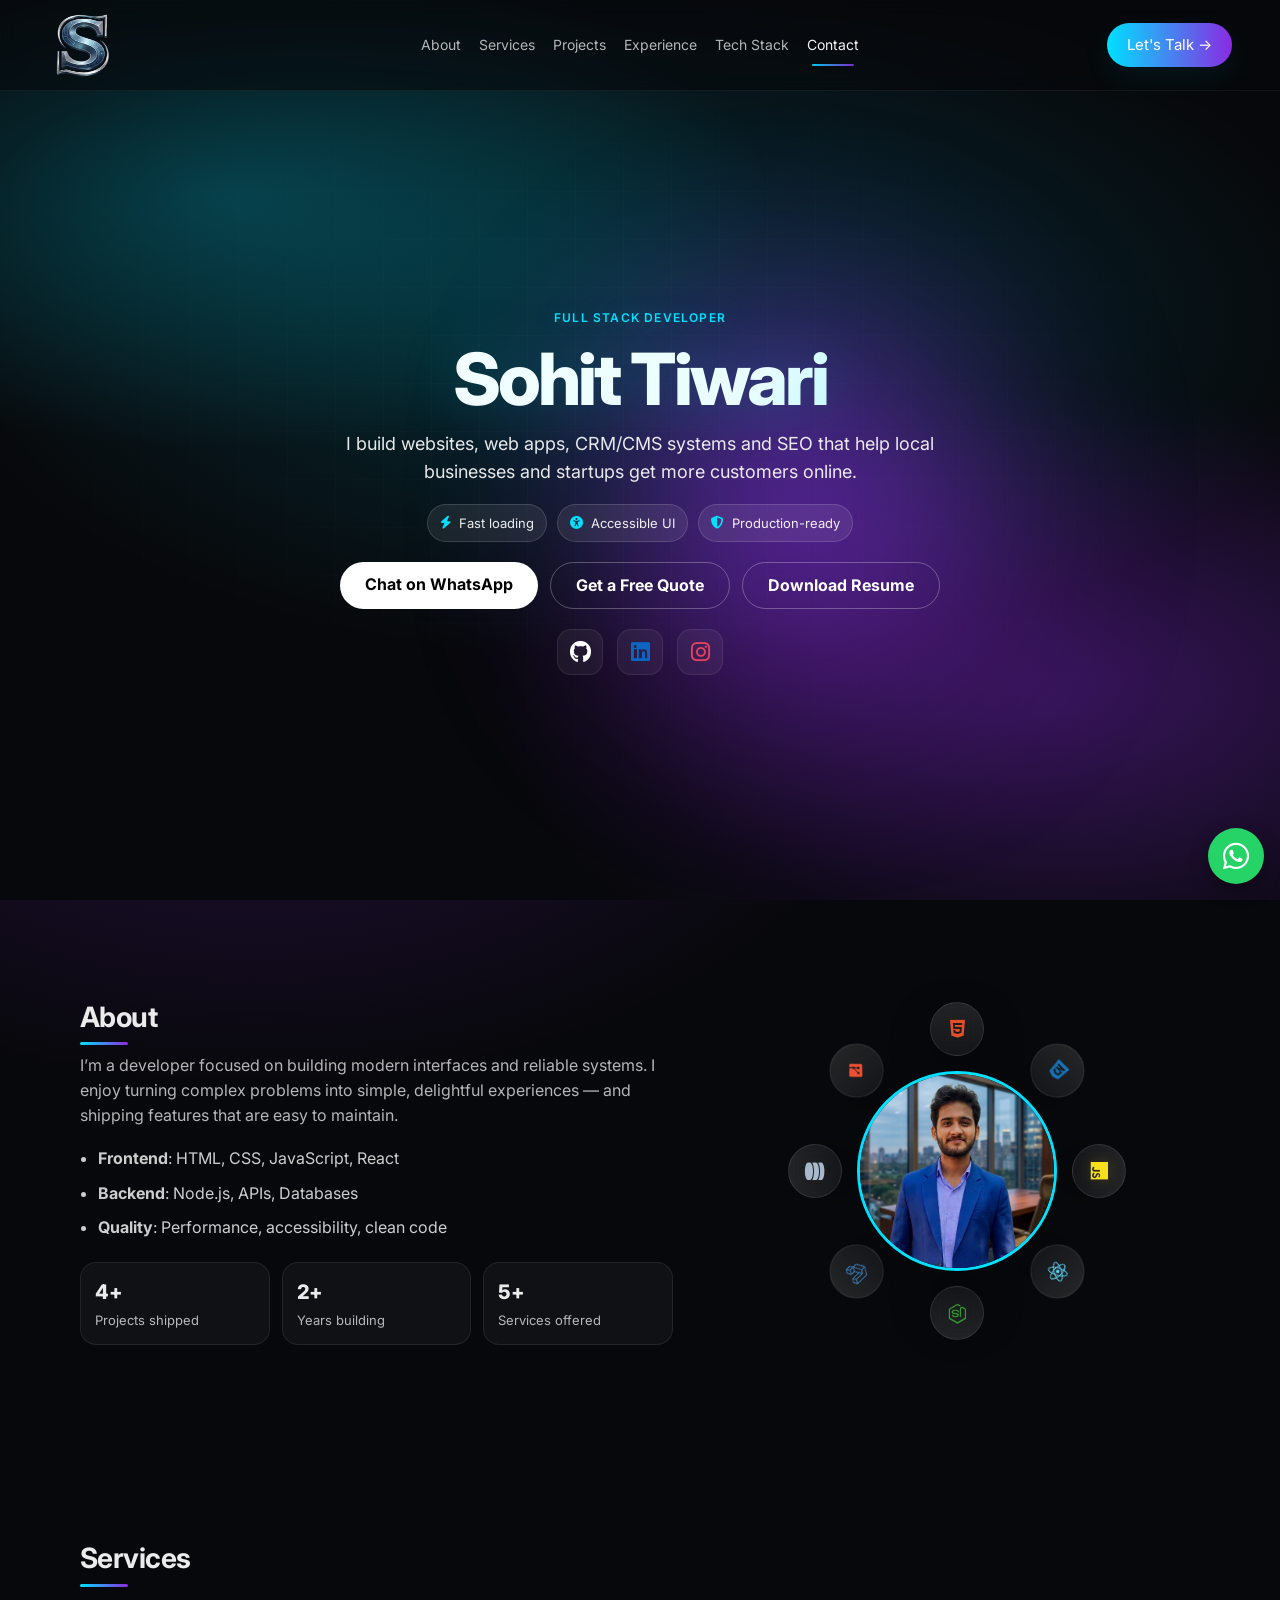
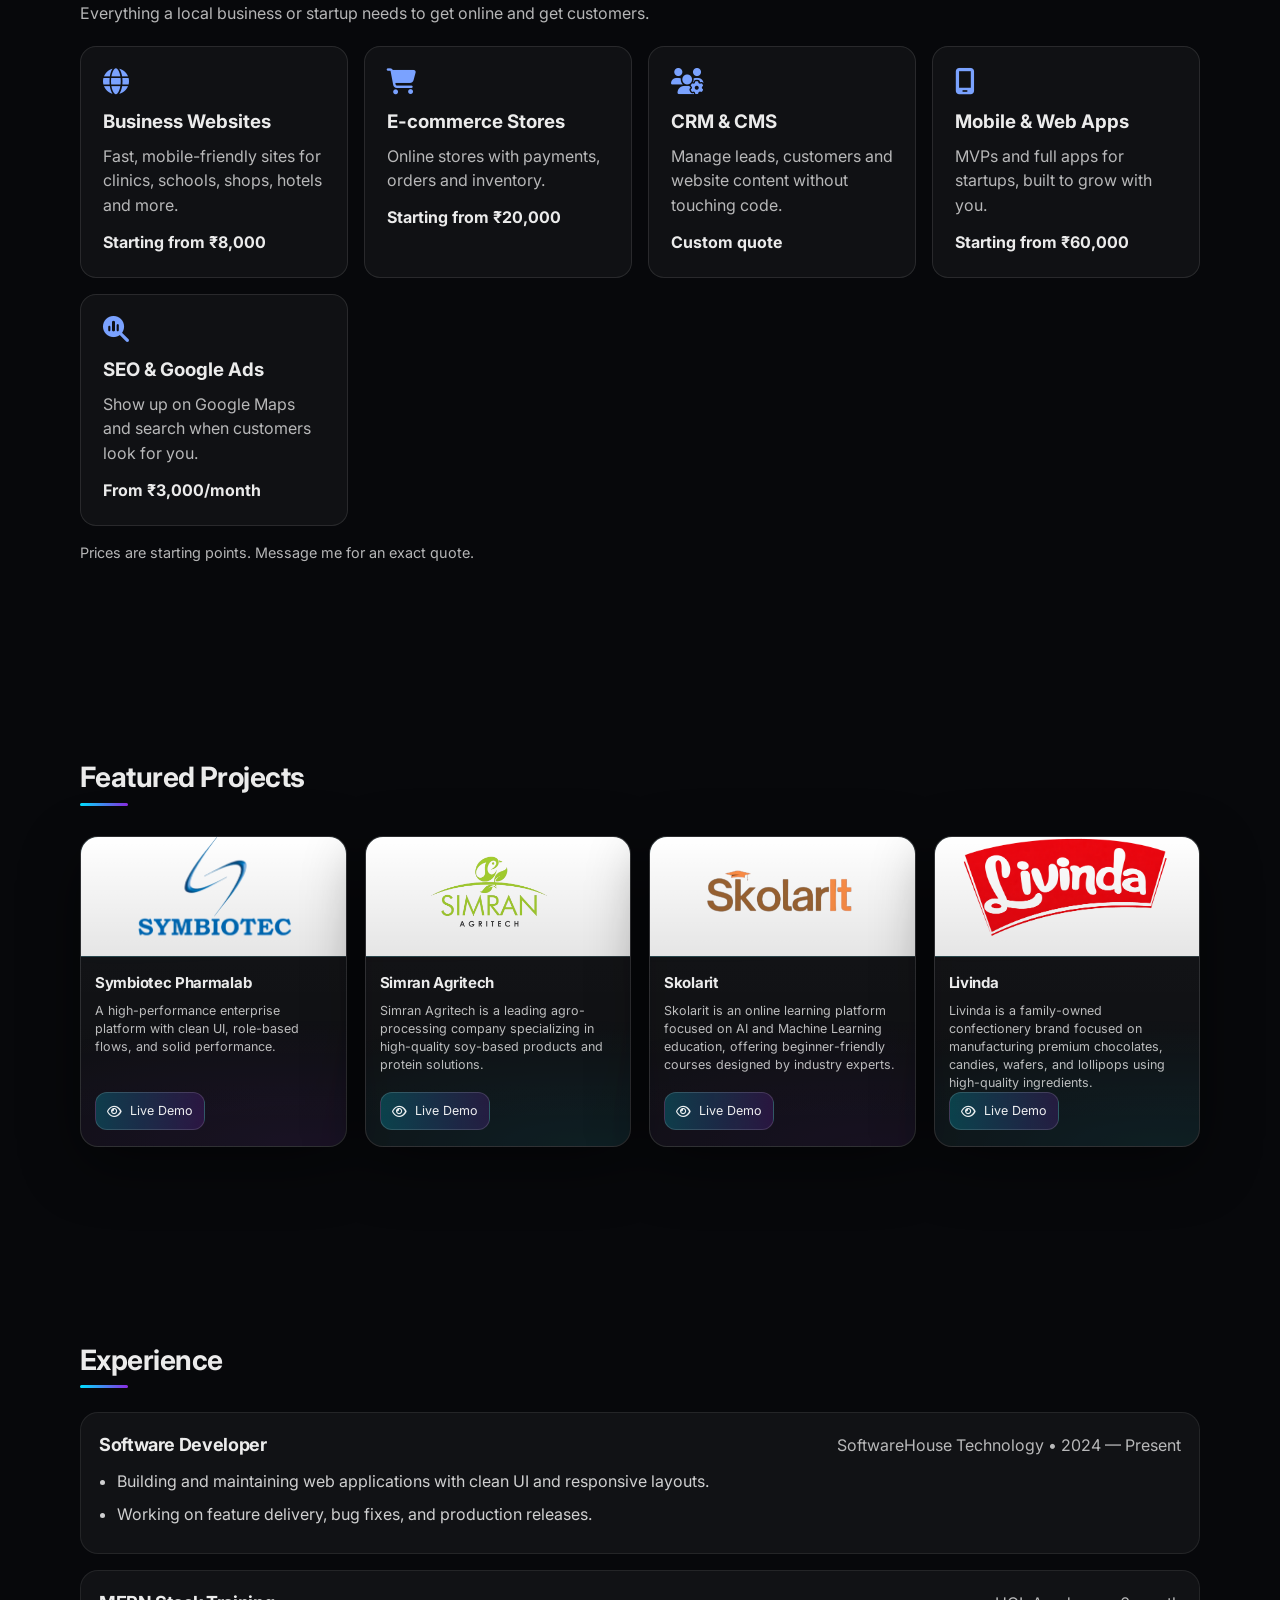
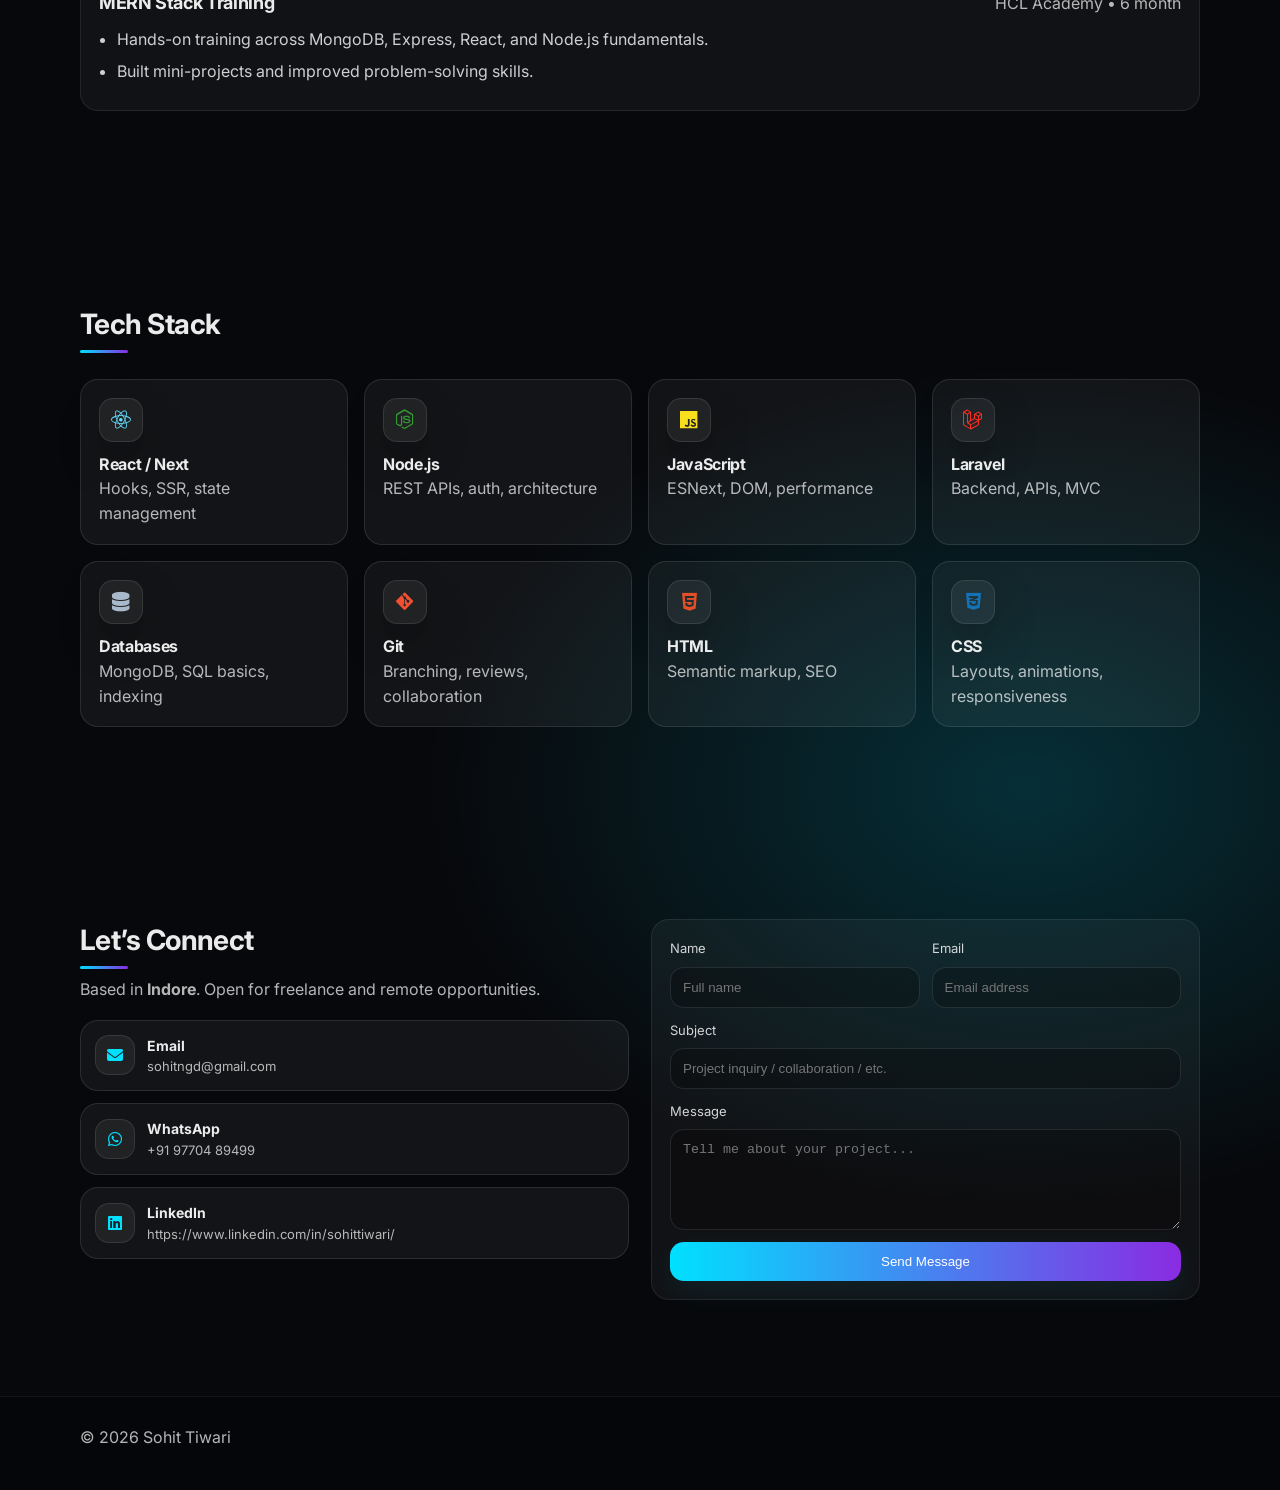
==== commit 2455665f: "Add services, WhatsApp CTA, SEO tags; fix email link and project labels Co-Authored-By: Claude Sonne" ====
--- a/index.html
+++ b/index.html
@@ -3,8 +3,15 @@
 <head>
   <meta charset="UTF-8" />
   <meta name="viewport" content="width=device-width, initial-scale=1.0, viewport-fit=cover" />
-  <title>Sohit Tiwari</title>
-  <meta name="description" content="Sohit Tiwari — software developer based in Indore. Building fast, accessible web apps with clean UI and solid engineering." />
+  <title>Sohit Tiwari | Web &amp; App Developer in Indore – Websites, CRM, CMS, SEO</title>
+  <meta name="description" content="Freelance full stack developer in Indore. Business websites, e-commerce, CRM, CMS, mobile apps and SEO for clinics, schools, shops and startups. Get a free quote." />
+  <meta property="og:type" content="website" />
+  <meta property="og:title" content="Sohit Tiwari | Web &amp; App Developer in Indore" />
+  <meta property="og:description" content="Websites, CRM, CMS, apps and SEO for growing businesses. Get a free quote." />
+  <meta property="og:url" content="https://sohit-tiwarii.netlify.app/" />
+  <meta property="og:image" content="https://sohit-tiwarii.netlify.app/images/image.png" />
+  <meta name="twitter:card" content="summary" />
+  <link rel="canonical" href="https://sohit-tiwarii.netlify.app/" />
   <link rel="preconnect" href="https://fonts.googleapis.com" />
   <link rel="icon" type="image/png" href="./images/logo.png" />
   <link rel="shortcut icon" type="image/png" href="./images/logo.png" />
@@ -30,6 +37,7 @@
 
     <nav class="site-nav" id="site-nav" aria-label="Primary">
       <a href="#about">About</a>
+      <a href="#services">Services</a>
       <a href="#projects">Projects</a>
       <a href="#experience">Experience</a>
       <a href="#skills">Tech Stack</a>
@@ -56,16 +64,17 @@
         <div class="content hero-content">
           <p class="eyebrow hero-anim" style="--d: 0.1s">Full Stack Developer</p>
           <h1 class="hero-name hero-anim" style="--d: 0.2s">Sohit Tiwari</h1>
-          <p class="lead hero-anim" style="--d: 0.35s">I build modern, responsive and blazing fast web experiences with clean UI, solid engineering, and attention to detail.</p>
+          <p class="lead hero-anim" style="--d: 0.35s">I build websites, web apps, CRM/CMS systems and SEO that help local businesses and startups get more customers online.</p>
 
           <div class="hero-meta hero-anim" style="--d: 0.5s" aria-label="Highlights">
-            <span class="pill"><i class="fa-solid fa-bolt"></i> Performance-first</span>
+            <span class="pill"><i class="fa-solid fa-bolt"></i> Fast loading</span>
             <span class="pill"><i class="fa-solid fa-universal-access"></i> Accessible UI</span>
             <span class="pill"><i class="fa-solid fa-shield-halved"></i> Production-ready</span>
           </div>
 
           <div class="buttons hero-anim" style="--d: 0.65s">
-            <a class="primary" href="#contact">Contact Me</a>
+            <a class="primary" href="https://wa.me/919770489499?text=Hi%20Sohit%2C%20I%20need%20a%20website%2Fapp%20for%20my%20business." target="_blank" rel="noopener">Chat on WhatsApp</a>
+            <a class="secondary" href="#contact">Get a Free Quote</a>
             <a class="secondary" href="./images/Sohit_Resume.pdf" download>Download Resume</a>
           </div>
 
@@ -105,8 +114,8 @@
               <div class="stat-label muted">Years building</div>
             </div>
             <div class="stat">
-              <div class="stat-num">∞</div>
-              <div class="stat-label muted">Curiosity</div>
+              <div class="stat-num">5+</div>
+              <div class="stat-label muted">Services offered</div>
             </div>
           </div>
         </div>
@@ -114,7 +123,7 @@
         <div class="profile-orbit" aria-label="Tech orbit">
           <div class="orbit-wrapper">
             <div class="center-img">
-              <img src="./images/image.png" alt="Profile photo" />
+              <img src="./images/image.png" alt="Sohit Tiwari, full stack developer in Indore" />
             </div>
 
             <div class="orbit" aria-hidden="true">
@@ -132,6 +141,48 @@
       </div>
     </section>
 
+    <section id="services" class="section" aria-label="Services" data-reveal>
+      <div class="container">
+        <div class="section-head">
+          <h2 class="section-title">Services</h2>
+          <p class="muted">Everything a local business or startup needs to get online and get customers.</p>
+        </div>
+        <div class="services-grid">
+          <article class="service-card" data-reveal>
+            <i class="fa-solid fa-globe" aria-hidden="true"></i>
+            <h3>Business Websites</h3>
+            <p class="muted">Fast, mobile-friendly sites for clinics, schools, shops, hotels and more.</p>
+            <p class="price">Starting from ₹8,000</p>
+          </article>
+          <article class="service-card" data-reveal>
+            <i class="fa-solid fa-cart-shopping" aria-hidden="true"></i>
+            <h3>E-commerce Stores</h3>
+            <p class="muted">Online stores with payments, orders and inventory.</p>
+            <p class="price">Starting from ₹20,000</p>
+          </article>
+          <article class="service-card" data-reveal>
+            <i class="fa-solid fa-users-gear" aria-hidden="true"></i>
+            <h3>CRM &amp; CMS</h3>
+            <p class="muted">Manage leads, customers and website content without touching code.</p>
+            <p class="price">Custom quote</p>
+          </article>
+          <article class="service-card" data-reveal>
+            <i class="fa-solid fa-mobile-screen" aria-hidden="true"></i>
+            <h3>Mobile &amp; Web Apps</h3>
+            <p class="muted">MVPs and full apps for startups, built to grow with you.</p>
+            <p class="price">Starting from ₹60,000</p>
+          </article>
+          <article class="service-card" data-reveal>
+            <i class="fa-solid fa-magnifying-glass-chart" aria-hidden="true"></i>
+            <h3>SEO &amp; Google Ads</h3>
+            <p class="muted">Show up on Google Maps and search when customers look for you.</p>
+            <p class="price">From ₹3,000/month</p>
+          </article>
+        </div>
+        <p class="services-note muted">Prices are starting points. Message me for an exact quote.</p>
+      </div>
+    </section>
+
     <section id="projects" class="section" aria-label="Projects" data-reveal>
       <div class="container">
         <div class="section-head">
@@ -140,7 +191,7 @@
         <div class="projects-grid">
           <article class="project-card" data-reveal>
             <div class="project-media">
-              <img src="./images/symbiotec1.png" alt="Project preview" loading="lazy" />
+              <img src="./images/symbiotec1.png" alt="Symbiotec Pharmalab website screenshot" loading="lazy" />
             </div>
             <div class="project-body">
               <h3>Symbiotec Pharmalab</h3>
@@ -154,12 +205,12 @@
 
           <article class="project-card" data-reveal>
             <div class="project-media">
-              <img src="./images/simran.jpg" alt="Project preview" loading="lazy" />
+              <img src="./images/simran.jpg" alt="Simran Agritech website screenshot" loading="lazy" />
             </div>
             <div class="project-body">
               <h3>Simran Agritech</h3>
               <p class="muted">Simran Agritech is a leading agro-processing company specializing in high-quality soy-based products and protein solutions.</p>
-              <a class="project-btn" href="https://simranagritech.com/" aria-label="Live demo of Gaming Zone Arena">
+              <a class="project-btn" href="https://simranagritech.com/" aria-label="Live demo of Simran Agritech">
                 <i class="fa-regular fa-eye"></i>
                 Live Demo
               </a>
@@ -168,12 +219,12 @@
 
           <article class="project-card" data-reveal>
             <div class="project-media">
-              <img src="./images/skolarit.png" alt="Project preview" loading="lazy" />
+              <img src="./images/skolarit.png" alt="Skolarit learning platform screenshot" loading="lazy" />
             </div>
             <div class="project-body">
                 <h3>Skolarit</h3>
                 <p class="muted">Skolarit is an online learning platform focused on AI and Machine Learning education, offering beginner-friendly courses designed by industry experts. </p>
-              <a class="project-btn" href="https://skolarit.com/" aria-label="Live demo of Edux Services">
+              <a class="project-btn" href="https://skolarit.com/" aria-label="Live demo of Skolarit">
                 <i class="fa-regular fa-eye"></i>
                 Live Demo
               </a>
@@ -182,12 +233,12 @@
 
           <article class="project-card" data-reveal>
             <div class="project-media">
-              <img src="./images/livinda.png" alt="Project preview" loading="lazy" />
+              <img src="./images/livinda.png" alt="Livinda confectionery website screenshot" loading="lazy" />
             </div>
             <div class="project-body">
               <h3>Livinda</h3>
               <p class="muted">Livinda is a family-owned confectionery brand focused on manufacturing premium chocolates, candies, wafers, and lollipops using high-quality ingredients.</p>
-              <a class="project-btn" href="https://livinda.in/" aria-label="Live demo of Aurex">
+              <a class="project-btn" href="https://livinda.in/" aria-label="Live demo of Livinda">
                 <i class="fa-regular fa-eye"></i>
                 Live Demo
               </a>
@@ -295,11 +346,18 @@
           <p class="muted">Based in <strong>Indore</strong>. Open for freelance and remote opportunities.</p>
 
           <div class="contact-cards">
-            <a class="contact-card" href="mailto:sohit.tiwari@example.com">
+            <a class="contact-card" href="mailto:sohitngd@gmail.com">
               <span class="icon"><i class="fa-solid fa-envelope"></i></span>
               <span>
                 <strong>Email</strong>
                 <span class="muted">sohitngd@gmail.com</span>
+              </span>
+            </a>
+            <a class="contact-card" href="https://wa.me/919770489499?text=Hi%20Sohit%2C%20I%20need%20a%20website%2Fapp%20for%20my%20business." target="_blank" rel="noopener">
+              <span class="icon"><i class="fa-brands fa-whatsapp"></i></span>
+              <span>
+                <strong>WhatsApp</strong>
+                <span class="muted">+91 97704 89499</span>
               </span>
             </a>
             <a class="contact-card" href="https://www.linkedin.com/in/sohittiwari/" target="_blank" rel="noreferrer">
@@ -360,6 +418,9 @@
       <span class="toast-message"></span>
     </div>
   </div>
+  <a class="wa-float" href="https://wa.me/919770489499?text=Hi%20Sohit%2C%20I%20need%20a%20website%2Fapp%20for%20my%20business." target="_blank" rel="noopener" aria-label="Chat on WhatsApp">
+    <i class="fa-brands fa-whatsapp" aria-hidden="true"></i>
+  </a>
   <script src="script.js"></script>
 </body>
 </html>
--- a/style.css
+++ b/style.css
@@ -1952,4 +1952,17 @@
     left: 16px;
     max-width: none;
   }
-}+}
+/* Services */
+.services-grid{display:grid;grid-template-columns:repeat(auto-fit,minmax(220px,1fr));gap:16px;margin-top:20px}
+.service-card{padding:22px;border-radius:16px;border:1px solid rgba(255,255,255,.1);background:rgba(255,255,255,.04)}
+.service-card i{font-size:26px;margin-bottom:12px;color:#7aa2ff}
+.service-card h3{margin:0 0 8px}
+.service-card .price{margin:12px 0 0;font-weight:700}
+.services-note{margin-top:16px;font-size:.9rem}
+
+/* Floating WhatsApp button */
+.wa-float{position:fixed;right:16px;bottom:16px;z-index:50;width:56px;height:56px;border-radius:50%;
+  background:#25D366;color:#fff;display:flex;align-items:center;justify-content:center;font-size:30px;
+  box-shadow:0 6px 18px rgba(0,0,0,.35);text-decoration:none}
+.wa-float:hover{transform:scale(1.06)}
